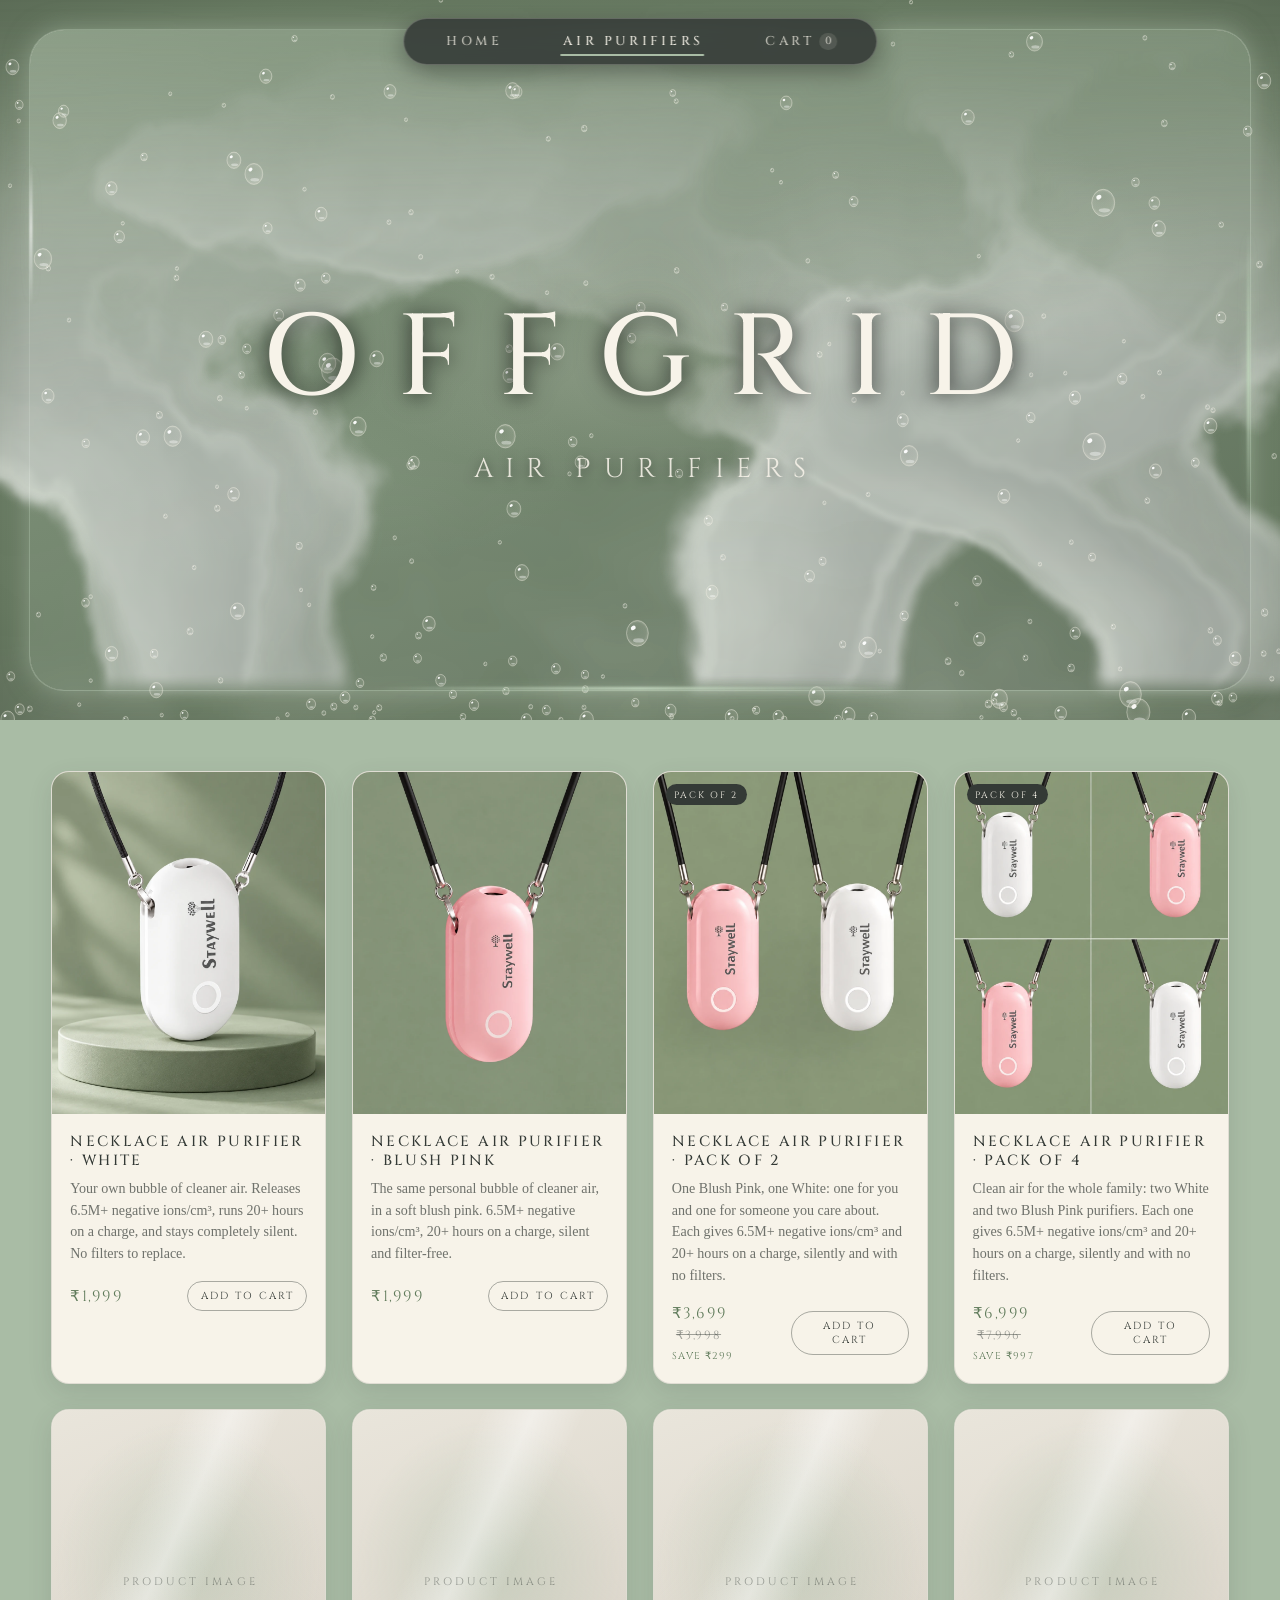
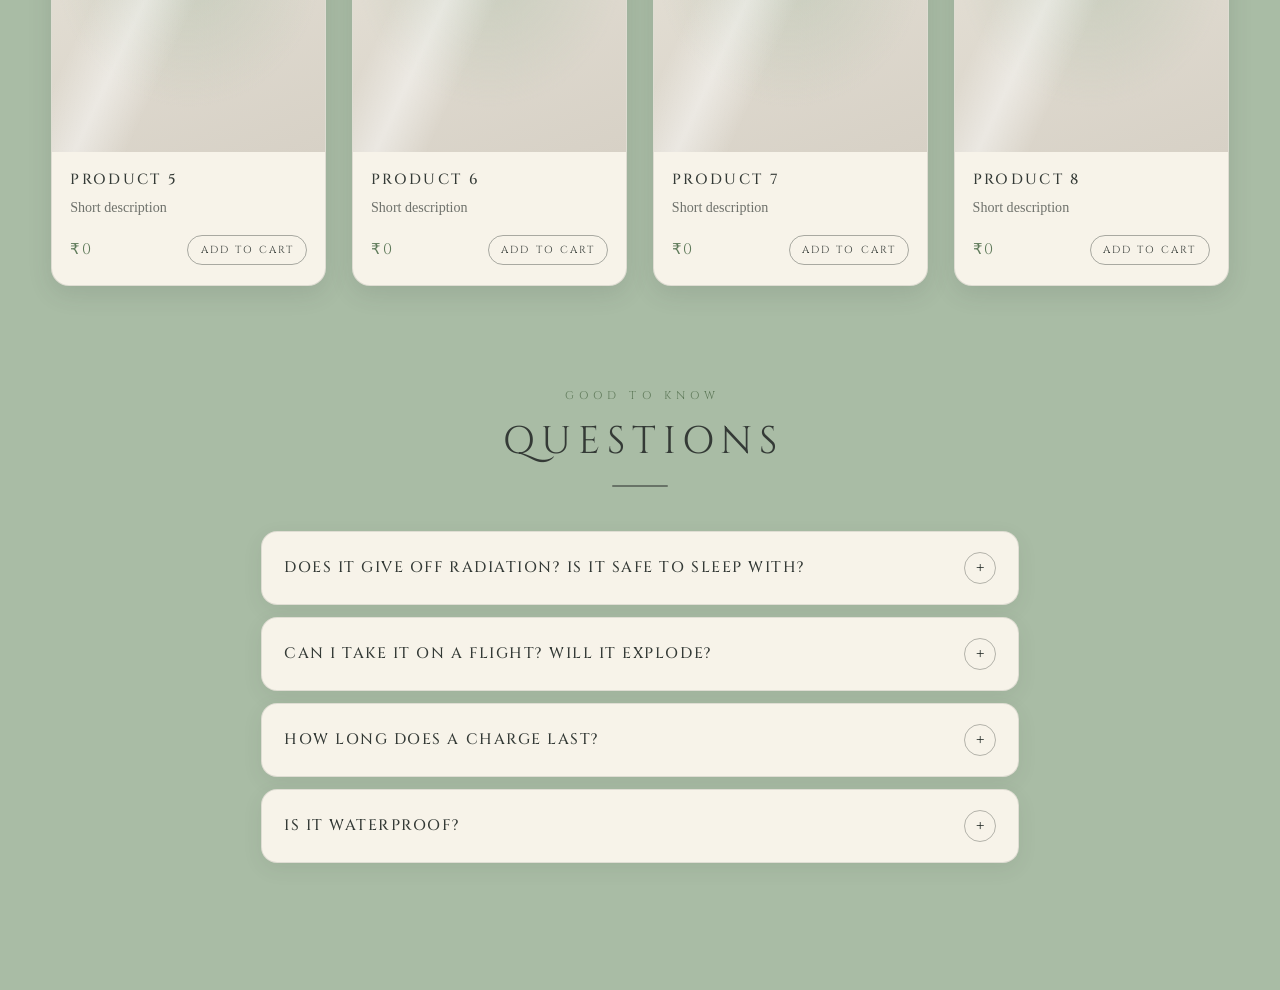
==== air-purifiers.html @ ace4e407 "Air purifiers: add the Pack of 2 bundle One Blush Pink and one White for Rs 3,699 (two singles: Rs 3" ====
<!doctype html>
<html lang="en">
<head>
<meta charset="utf-8">
<meta name="viewport" content="width=device-width, initial-scale=1, viewport-fit=cover">
<title>Air Purifiers — OFFGRID</title>
<link rel="preconnect" href="https://fonts.googleapis.com">
<link rel="preconnect" href="https://fonts.gstatic.com" crossorigin>
<link href="https://fonts.googleapis.com/css2?family=Cinzel:wght@400;500&display=swap" rel="stylesheet">
<style>
  :root { --sage: #A9BCA5; --ivory: #F7F3E9; --stone: #D7D1C6; --graphite: #343A36; }
  * { margin: 0; padding: 0; box-sizing: border-box; }
  html { scroll-behavior: smooth; }
  html, body { width: 100%; background: var(--sage); color: var(--graphite); }
  body { min-height: 100vh; min-height: 100dvh; overflow-x: hidden; font-family: "Cinzel", Georgia, serif; }

  /* ---------- Navbar ---------- */
  nav {
    position: absolute; z-index: 5; top: max(2vh, 14px); left: 50%; transform: translateX(-50%);
    display: flex; justify-content: center; align-items: center;
    gap: clamp(1.2rem, 4.5vw, 4rem);
    max-width: calc(100vw - 24px);
    padding: .45rem clamp(1.2rem, 3vw, 2.4rem);
    border-radius: 999px; border: 1px solid rgba(247,243,233,.22);
    background: rgba(52,58,54,.88); -webkit-backdrop-filter: blur(10px); backdrop-filter: blur(10px);
    box-shadow: 0 6px 24px rgba(0,0,0,.35);
  }
  nav a {
    position: relative; padding: .5em 0;
    font-weight: 500; font-size: clamp(.64rem, 1vw, .85rem);
    letter-spacing: .28em; text-indent: .28em; text-transform: uppercase;
    text-decoration: none; white-space: nowrap; color: rgba(247,243,233,.78); transition: color .35s;
  }
  nav a::after {
    content: ""; position: absolute; left: 50%; right: 50%; bottom: 0; height: 2px; border-radius: 2px; background: var(--sage);
    transition: left .4s cubic-bezier(.2,.8,.2,1), right .4s cubic-bezier(.2,.8,.2,1);
  }
  nav a:hover, nav a:focus-visible, nav a.active { color: var(--ivory); outline: none; }
  nav a:hover::after, nav a:focus-visible::after, nav a.active::after { left: 0; right: 0; }

  /* ---------- Hero: clean air behind glass ---------- */
  /* a thick pane of icy glass with rounded corners, frosted with pale fog, blue light catching its edges */
  #hero { position: relative; width: 100%; height: clamp(420px, 80vh, 860px); overflow: hidden;
    background: radial-gradient(ellipse 90% 80% at 50% 50%, #7c8f78 0%, #65775f 70%, #4f5d4b 100%);
    --pane: clamp(14px, 2.6vw, 30px);
    --round: clamp(18px, 3vw, 34px);
  }
  #fog { position: absolute; inset: var(--pane); border-radius: var(--round); overflow: hidden;
    background:
      radial-gradient(ellipse 34% 26% at 50% 50%, rgba(247,243,233,.16), transparent 72%),
      radial-gradient(ellipse 30% 22% at 24% 66%, rgba(169,188,165,.16), transparent 72%),
      radial-gradient(ellipse 30% 22% at 78% 34%, rgba(169,188,165,.14), transparent 72%),
      linear-gradient(160deg, #8b9d86 0%, #74876f 52%, #5d6e59 100%);
  }
  #hero::before, #hero::after {
    content: ""; position: absolute; inset: var(--pane); border-radius: var(--round); pointer-events: none;
    opacity: 0; transition: opacity 2.2s ease;
  }
  #hero::before { /* glass thickness: bright outer lip, soft blue bevel, inner glow */
    box-shadow:
      inset 0 0 0 1.5px rgba(247,243,233,.9),
      inset 0 0 0 5px rgba(169,188,165,.5),
      inset 0 0 0 6px rgba(247,243,233,.18),
      inset 0 0 36px rgba(247,243,233,.14),
      0 0 0 1px rgba(150,168,146,.75),
      0 0 26px rgba(169,188,165,.55);
    background:
      radial-gradient(circle at 0 0, rgba(247,243,233,.3), transparent 14%) ,
      radial-gradient(circle at 100% 0, rgba(247,243,233,.3), transparent 14%),
      linear-gradient(115deg, rgba(247,243,233,.1) 0%, transparent 24%, transparent 66%, rgba(247,243,233,.07) 100%);
  }
  #hero::after { /* blue-white light flaring along the edges */
    z-index: 3;
    background:
      linear-gradient(90deg,  transparent 38%, rgba(200,220,196,.95) 50%, transparent 62%) top left / 100% 3px no-repeat,
      linear-gradient(90deg,  transparent 28%, rgba(200,220,196,.9) 50%, transparent 72%) bottom left / 100% 3px no-repeat,
      linear-gradient(180deg, transparent 20%, rgba(255,255,255,.9) 30%, transparent 42%) top left / 2px 100% no-repeat,
      linear-gradient(180deg, transparent 30%, rgba(190,212,186,.95) 52%, transparent 74%) top right / 3px 100% no-repeat;
    filter: blur(.8px) drop-shadow(0 0 5px rgba(169,188,165,.85));
  }
  #hero.clear::before, #hero.clear::after { opacity: 1; }
  #stage { position: absolute; inset: 0; display: grid; place-items: center; }
  #title { position: relative; display: flex; flex-direction: column; align-items: center; }
  #sub {
    position: absolute; top: 100%; left: 50%; transform: translate(-50%, 6px); margin-top: clamp(1rem, 2.6vw, 2rem); white-space: nowrap;
    font-weight: 400; font-size: clamp(.9rem, 2.3vw, 1.7rem); letter-spacing: .45em; text-indent: .45em; text-transform: uppercase;
    color: rgba(247,243,233,.88); text-shadow: 0 2px 12px rgba(0,0,0,.5);
    opacity: 0; transition: opacity 1.2s ease, transform 1.2s cubic-bezier(.2,.8,.2,1);
  }
  #sub.in { opacity: 1; transform: translate(-50%, 0); }
  @media (max-width: 560px) { #sub { letter-spacing: .34em; text-indent: .34em; } }
  h1 {
    display: flex;
    font-weight: 500; text-transform: uppercase;
    font-size: clamp(1.9rem, 9vw, 8rem); line-height: 1;
    letter-spacing: .32em; margin-right: -.32em;
    color: var(--ivory);
    text-shadow: 0 2px 18px rgba(0,0,0,.5), 0 0 30px rgba(20,24,22,.45);
  }
  h1 .ch { display: inline-block; opacity: 0; }
  h1 .ch.in { animation: rise .9s cubic-bezier(.2,.8,.2,1) forwards; }
  @keyframes rise { from { opacity: 0; transform: translateY(.35em); filter: blur(10px); } to { opacity: 1; transform: none; filter: blur(0); } }
  #drops { opacity: 0; transition: opacity 2s ease; }
  #drops.on { opacity: 1; }
  #vapour { filter: drop-shadow(0 0 6px rgba(247,243,233,.16)); opacity: 0; transition: opacity 2.6s ease; }
  #vapour.on { opacity: 1; }
  /* ---------- Product display (placeholders) ---------- */
  #products { padding: clamp(28px, 4vw, 52px) clamp(16px, 4vw, 56px) clamp(56px, 8vw, 110px); max-width: 1400px; margin: 0 auto; }
  .sec-head { display: flex; flex-direction: column; align-items: center; gap: 1rem; margin-bottom: clamp(28px, 4vw, 56px); text-align: center; }
  .sec-head h2 { font-weight: 500; font-size: clamp(1.1rem, 2.2vw, 1.7rem); letter-spacing: .32em; text-indent: .32em; text-transform: uppercase; color: var(--ivory); }
  .sec-rule { width: 56px; height: 2px; border-radius: 2px; background: var(--sage); }
  .grid { display: grid; grid-template-columns: repeat(auto-fill, minmax(min(100%, 230px), 1fr)); gap: clamp(14px, 2vw, 28px); }
  .card { display: flex; flex-direction: column; border-radius: 18px; overflow: hidden;
    background: var(--ivory); border: 1px solid rgba(52,58,54,.12); box-shadow: 0 8px 24px rgba(52,58,54,.12);
    transition: transform .4s cubic-bezier(.2,.8,.2,1), border-color .4s, box-shadow .4s; }
  .card:hover { transform: translateY(-6px); border-color: rgba(52,58,54,.3); box-shadow: 0 18px 40px rgba(52,58,54,.22); }
  .ph { position: relative; aspect-ratio: 4 / 5; display: grid; place-items: center;
    background:
      linear-gradient(115deg, transparent 30%, rgba(255,255,255,.45) 42%, transparent 54%),
      radial-gradient(ellipse 70% 60% at 50% 45%, rgba(169,188,165,.45), transparent 70%),
      linear-gradient(160deg, #e9e5db, var(--stone)); }
  .ph.photo { background: #e9e5db; }
  .badge { position: absolute; z-index: 1; top: 12px; left: 12px; padding: .5em .9em; border-radius: 999px; font-size: .58rem; letter-spacing: .22em;
    text-transform: uppercase; color: var(--ivory); background: var(--graphite); }
  .was { margin-left: .35em; font-size: .78em; color: rgba(52,58,54,.45); }
  .save { display: block; margin-top: .25rem; font-size: .62rem; letter-spacing: .14em; text-transform: uppercase; color: #5f7a5a; }
  .ph.photo img { width: 100%; height: 100%; object-fit: cover; display: block; transition: transform .8s cubic-bezier(.2,.8,.2,1); }
  .card:hover .ph.photo img { transform: scale(1.04); }
  .ph span { font-size: .68rem; letter-spacing: .28em; text-indent: .28em; text-transform: uppercase; color: rgba(52,58,54,.45); }
  .ph .badge { font-size: .58rem; letter-spacing: .22em; text-indent: 0; color: var(--ivory); }   /* beats the placeholder-label rule above, which hid the badge text */
  .info { padding: 18px 18px 20px; display: flex; flex-direction: column; gap: 8px; }
  .info h3 { font-weight: 500; font-size: .92rem; letter-spacing: .16em; text-transform: uppercase; color: var(--graphite); }
  .desc { font-family: Georgia, "Times New Roman", serif; font-size: .88rem; line-height: 1.55; color: rgba(52,58,54,.7); }
  .row { display: flex; align-items: center; justify-content: space-between; gap: 10px; margin-top: 8px; }
  .price { font-size: .95rem; letter-spacing: .1em; color: #5f7a5a; }
  .row button { font: inherit; font-size: .64rem; letter-spacing: .2em; text-transform: uppercase; color: var(--graphite);
    background: transparent; border: 1px solid rgba(52,58,54,.4); border-radius: 999px; padding: .7em 1.2em; cursor: pointer;
    transition: background .3s, color .3s, border-color .3s; }
  .row button:hover, .row button:focus-visible { background: var(--graphite); color: var(--ivory); border-color: var(--graphite); outline: none; }
  [hidden] { display: none !important; }
  /* once an item is in the cart its button becomes a  -  qty  +  stepper */
  .qty-step { display: inline-flex; align-items: center; border: 1px solid var(--graphite); border-radius: 999px; overflow: hidden; background: var(--graphite); }
  .row .qty-step button { width: 32px; height: 30px; padding: 0; border: 0; border-radius: 0; background: transparent;
    color: var(--ivory); font-size: .95rem; letter-spacing: 0; cursor: pointer; transition: background .25s; }
  .row .qty-step button:hover, .row .qty-step button:focus-visible { background: rgba(247,243,233,.18); color: var(--ivory); outline: none; }
  .qty-step output { min-width: 26px; text-align: center; font-family: Georgia, "Times New Roman", serif; font-size: .9rem; color: var(--ivory); }
  canvas { position: absolute; inset: 0; width: 100%; height: 100%; display: block; pointer-events: none; }

  @media (max-width: 720px) {
    nav { gap: 1rem; padding-left: 1rem; padding-right: 1rem; }
    nav a { font-size: .56rem; letter-spacing: .14em; text-indent: .14em; }
  }

  /* ---------- Phones ---------- */
  @media (max-width: 560px) {
    nav { gap: .9rem; padding-left: 1rem; padding-right: 1rem; }
    nav a { font-size: .6rem; letter-spacing: .16em; text-indent: .16em; padding: .75em 0; }
    h1 { letter-spacing: .22em; margin-right: -.22em; font-size: clamp(1.7rem, 10.5vw, 3rem); }
    .grid { grid-template-columns: repeat(2, minmax(0, 1fr)); gap: 12px; }
    .info { padding: 12px 12px 14px; }
    .info h3 { font-size: .74rem; letter-spacing: .1em; }
    .desc { font-size: .78rem; }
    .row { flex-wrap: wrap; }
    .row button { font-size: .56rem; padding: .6em 1em; }
    .sec-head h2 { letter-spacing: .2em; text-indent: .2em; }
  }

  .cart-count { display: inline-grid; place-items: center; min-width: 1.7em; height: 1.7em; margin-left: .45em; padding: 0 .45em;
    border-radius: 999px; font-size: .82em; letter-spacing: 0; text-indent: 0; vertical-align: middle;
    background: rgba(247,243,233,.12); color: inherit; transition: background .3s, color .3s; }
  .cart-count.has { background: var(--sage); color: #232826; }

  /* ---------- FAQ ---------- */
  #faq { max-width: 860px; margin: 0 auto; padding: 0 clamp(16px, 4vw, 56px) clamp(64px, 9vw, 120px); }
  #faq .faq-head { text-align: center; margin-bottom: clamp(24px, 4vw, 44px); }
  #faq .faq-head p { font-size: .7rem; letter-spacing: .45em; text-indent: .45em; text-transform: uppercase; color: #5f7a5a; }
  #faq .faq-head h2 { margin-top: .8rem; font-weight: 400; font-size: clamp(1.4rem, 3.6vw, 2.4rem); letter-spacing: .18em; text-indent: .18em; text-transform: uppercase; color: var(--graphite); }
  #faq .faq-head .line { width: 56px; height: 2px; border-radius: 2px; margin: 1.1rem auto 0; background: var(--graphite); opacity: .55; }
  .qa { border-radius: 16px; background: var(--ivory); border: 1px solid rgba(52,58,54,.12); box-shadow: 0 6px 20px rgba(52,58,54,.08); margin-bottom: 12px; overflow: hidden; }
  .qa summary { list-style: none; cursor: pointer; display: flex; align-items: center; justify-content: space-between; gap: 18px;
    padding: 20px 22px; font-weight: 500; font-size: clamp(.82rem, 1.5vw, .95rem); letter-spacing: .1em; text-transform: uppercase; color: var(--graphite); }
  .qa summary::-webkit-details-marker { display: none; }
  .qa summary::after { content: "+"; flex: none; display: grid; place-items: center; width: 30px; height: 30px; border-radius: 50%;
    border: 1px solid rgba(52,58,54,.35); font-size: 1.1rem; letter-spacing: 0; transition: transform .35s cubic-bezier(.2,.8,.2,1), background .3s, color .3s; }
  .qa[open] summary::after { transform: rotate(45deg); background: var(--graphite); color: var(--ivory); border-color: var(--graphite); }
  .qa summary:hover, .qa summary:focus-visible { color: #4d6649; outline: none; }
  .qa .ans { padding: 0 22px 22px; font-family: Georgia, "Times New Roman", serif; font-size: 1rem; line-height: 1.75; color: rgba(52,58,54,.82); }
  .qa .ans p + p { margin-top: .7rem; }
</style>
</head>
<body>
  <nav aria-label="Primary">
    <a href="index.html">Home</a>
    <a href="air-purifiers.html" class="active" aria-current="page">Air Purifiers</a>
    <a href="cart.html">Cart<span class="cart-count" aria-label="items in cart">0</span></a>
  </nav>

  <main id="hero">
    <div id="fog"></div>
    <canvas id="vapour"></canvas>
    <canvas id="drops"></canvas>
    <div id="stage"><div id="title"><h1 aria-label="offgrid"></h1><p id="sub">Air Purifiers</p></div></div>
  </main>

  <section id="products" aria-label="Products">
    <div class="grid">
      <article class="card">
        <div class="ph photo"><img src="assets/products/necklace-purifier.webp" alt="White OFFGRID necklace air purifier on a black cord" width="1254" height="1254" loading="lazy" decoding="async"></div>
        <div class="info">
          <h3>Necklace Air Purifier &middot; White</h3>
          <p class="desc">Your own bubble of cleaner air. Releases 6.5M+ negative ions/cm&sup3;, runs 20+ hours on a charge, and stays completely silent. No filters to replace.</p>
          <div class="row"><span class="price">&#8377;1,999</span><button type="button" data-add-to-cart data-id="necklace-purifier" data-name="Necklace Air Purifier (White)" data-price="1999" data-img="assets/products/necklace-purifier.webp">Add to cart</button></div>
        </div>
      </article>
      <article class="card">
        <div class="ph photo"><img src="assets/products/necklace-purifier-pink.webp" alt="Blush pink OFFGRID necklace air purifier on a black cord" width="1254" height="1254" loading="lazy" decoding="async"></div>
        <div class="info">
          <h3>Necklace Air Purifier &middot; Blush Pink</h3>
          <p class="desc">The same personal bubble of cleaner air, in a soft blush pink. 6.5M+ negative ions/cm&sup3;, 20+ hours on a charge, silent and filter-free.</p>
          <div class="row"><span class="price">&#8377;1,999</span><button type="button" data-add-to-cart data-id="necklace-purifier-pink" data-name="Necklace Air Purifier (Blush Pink)" data-price="1999" data-img="assets/products/necklace-purifier-pink.webp">Add to cart</button></div>
        </div>
      </article>
      <article class="card">
        <div class="ph photo"><span class="badge">Pack of 2</span><img src="assets/products/necklace-purifier-pack-of-2.webp" alt="Two OFFGRID necklace air purifiers, one blush pink and one white" width="1254" height="1254" loading="lazy" decoding="async"></div>
        <div class="info">
          <h3>Necklace Air Purifier &middot; Pack of 2</h3>
          <p class="desc">One Blush Pink, one White: one for you and one for someone you care about. Each gives 6.5M+ negative ions/cm&sup3; and 20+ hours on a charge, silently and with no filters.</p>
          <div class="row"><span class="price">&#8377;3,699 <s class="was">&#8377;3,998</s> <span class="save">Save &#8377;299</span></span><button type="button" data-add-to-cart data-id="necklace-purifier-pack-2" data-name="Necklace Air Purifier (Pack of 2)" data-price="3699" data-img="assets/products/necklace-purifier-pack-of-2.webp">Add to cart</button></div>
        </div>
      </article>
      <article class="card">
        <div class="ph photo"><span class="badge">Pack of 4</span><img src="assets/products/necklace-purifier-pack-of-4.webp" alt="Four OFFGRID necklace air purifiers, two white and two blush pink" width="1254" height="1254" loading="lazy" decoding="async"></div>
        <div class="info">
          <h3>Necklace Air Purifier &middot; Pack of 4</h3>
          <p class="desc">Clean air for the whole family: two White and two Blush Pink purifiers. Each one gives 6.5M+ negative ions/cm&sup3; and 20+ hours on a charge, silently and with no filters.</p>
          <div class="row"><span class="price">&#8377;6,999 <s class="was">&#8377;7,996</s> <span class="save">Save &#8377;997</span></span><button type="button" data-add-to-cart data-id="necklace-purifier-pack-4" data-name="Necklace Air Purifier (Pack of 4)" data-price="6999" data-img="assets/products/necklace-purifier-pack-of-4.webp">Add to cart</button></div>
        </div>
      </article>
      <article class="card">
        <div class="ph" role="img" aria-label="Product image placeholder"><span>Product image</span></div>
        <div class="info">
          <h3>Product 5</h3>
          <p class="desc">Short description</p>
          <div class="row"><span class="price">&#8377;0</span><button type="button" data-add-to-cart data-id="ap-5" data-name="Product 5" data-price="0">Add to cart</button></div>
        </div>
      </article>
      <article class="card">
        <div class="ph" role="img" aria-label="Product image placeholder"><span>Product image</span></div>
        <div class="info">
          <h3>Product 6</h3>
          <p class="desc">Short description</p>
          <div class="row"><span class="price">&#8377;0</span><button type="button" data-add-to-cart data-id="ap-6" data-name="Product 6" data-price="0">Add to cart</button></div>
        </div>
      </article>
      <article class="card">
        <div class="ph" role="img" aria-label="Product image placeholder"><span>Product image</span></div>
        <div class="info">
          <h3>Product 7</h3>
          <p class="desc">Short description</p>
          <div class="row"><span class="price">&#8377;0</span><button type="button" data-add-to-cart data-id="ap-7" data-name="Product 7" data-price="0">Add to cart</button></div>
        </div>
      </article>
      <article class="card">
        <div class="ph" role="img" aria-label="Product image placeholder"><span>Product image</span></div>
        <div class="info">
          <h3>Product 8</h3>
          <p class="desc">Short description</p>
          <div class="row"><span class="price">&#8377;0</span><button type="button" data-add-to-cart data-id="ap-8" data-name="Product 8" data-price="0">Add to cart</button></div>
        </div>
      </article>
    </div>
  </section>

  <section id="faq" aria-label="Frequently asked questions">
    <header class="faq-head"><p>Good to know</p><h2>Questions</h2><div class="line"></div></header>

    <details class="qa">
      <summary>Does it give off radiation? Is it safe to sleep with?</summary>
      <div class="ans">
        <p>No. OFFGRID cleans the air around you with negative ions, over 6.5 million per cm&sup3;, not radiation. It runs on a small rechargeable battery, like a pair of earbuds, and it is completely silent.</p>
        <p>For sleep, take it off and set it on your bedside table, where it keeps working. As with any necklace on a cord, it should not be worn while you sleep.</p>
      </div>
    </details>

    <details class="qa">
      <summary>Can I take it on a flight? Will it explode?</summary>
      <div class="ans">
        <p>Yes, you can fly with it. Like earbuds and phones, it has a small rechargeable lithium battery, so pack it in your carry-on bag rather than your checked luggage, and switch it off if the crew asks. Rules vary a little between airlines, so it is worth checking yours before you travel.</p>
      </div>
    </details>

    <details class="qa">
      <summary>How long does a charge last?</summary>
      <div class="ans">
        <p>One full charge gives you 20+ hours of fresh air, enough to wear it all day and keep it on your bedside table at night.</p>
      </div>
    </details>

    <details class="qa">
      <summary>Is it waterproof?</summary>
      <div class="ans">
        <p>It is made to be worn, not dunked. Keep it out of the shower, the pool and heavy rain, and if it does get wet, wipe it dry before you use it again.</p>
      </div>
    </details>
  </section>

<script src="assets/cart.js"></script>
<script>
(() => {
  const reduce = matchMedia('(prefers-reduced-motion: reduce)').matches;
  const heroEl = document.getElementById('hero');
  const VW = () => heroEl.clientWidth, VH = () => heroEl.clientHeight;      // everything is sized to the hero, not the window

  /* ---------- title ---------- */
  const h1 = document.querySelector('h1');
  const letters = [...'OFFGRID'].map(ch => { const s = document.createElement('span'); s.className = 'ch'; s.textContent = ch; s.setAttribute('aria-hidden', 'true'); h1.appendChild(s); return s; });
  let titleShown = false;
  function showTitle() {
    if (titleShown) return; titleShown = true;
    letters.forEach((l, i) => setTimeout(() => l.classList.add('in'), reduce ? 0 : i * 140));
    setTimeout(() => document.getElementById('sub').classList.add('in'), reduce ? 0 : letters.length * 140 + 300);
  }

  const NOISE = `
    float h(vec2 p){ return fract(sin(dot(p, vec2(127.1,311.7))) * 43758.5453); }
    float n(vec2 p){ vec2 i = floor(p), f = fract(p); f = f*f*(3.-2.*f);
      return mix(mix(h(i), h(i+vec2(1.,0.)), f.x), mix(h(i+vec2(0.,1.)), h(i+vec2(1.,1.)), f.x), f.y); }
    float fbm(vec2 p){ float v = 0., a = .5; for (int i = 0; i < 5; i++){ v += a*n(p); p = p*2.03 + vec2(1.7, 9.2); a *= .5; } return v; }`;

  /* ---------- smoke wisps + vapour (the clean-air backdrop) ---------- */
  const vap = document.getElementById('vapour');
  const vgl = vap.getContext('webgl', { antialias: false, alpha: true, premultipliedAlpha: true });
  let vU = null;
  if (vgl) {
    const mk = (type, src) => { const s = vgl.createShader(type); vgl.shaderSource(s, src); vgl.compileShader(s); if (!vgl.getShaderParameter(s, vgl.COMPILE_STATUS)) console.error(vgl.getShaderInfoLog(s)); return s; };
    const pr = vgl.createProgram();
    vgl.attachShader(pr, mk(vgl.VERTEX_SHADER, 'attribute vec2 p; void main(){ gl_Position = vec4(p,0.,1.); }'));
    vgl.attachShader(pr, mk(vgl.FRAGMENT_SHADER, `
      precision highp float;
      uniform vec2 r; uniform float t, src;
      ${NOISE}
      // one thread of snuffed-candle smoke: a fine, bright line that climbs straight and steady,
      // starts to sway into an S, then breaks into curling, spiralling loops as it rises and thins out
      // one folded sheet of smoke across a ribbon: a clear silhouette, a bright rim, and light falling off across it like a rolled cylinder
      float sheet(float lat, float w, vec2 np, float seed, out float sh){
        float n = lat / w, an = abs(n);
        float body = 1. - smoothstep(.76, 1., an);
        float fold = fbm(np*1.5 + vec2(n*1.2, 0.) + seed);
        float lightSide = smoothstep(1., -.8, n);
        float rim = smoothstep(.6, .86, an) * (1. - smoothstep(.86, 1., an));
        sh = clamp(.28 + .5*lightSide + (fold - .5)*.38 + rim*.4, 0., 1.);
        return body * (.6 + .4*fold);
      }
      float strand(vec2 p, float aspect, float frac, float seed, float t, out float sh){
        float y = p.y - src;
        float x0 = (frac - .5) * aspect;
        float narrow = min(1., aspect * 1.15);                            // portrait screens: scale the plumes to the width
        float tr = .55 + .45*smoothstep(.05, .62, y);                    // rippling from the border, wilder as it climbs
        float amp = .07 + .09*tr*tr + .03*tr;                            // a big swing right from the border
        amp *= narrow;
        float cx = x0 + sin(y*9. - t*.95 + seed)*amp + sin(y*15. - t*1.4 + seed*2.3)*amp*.4 + sin(t*.3 + seed)*.03*tr;
        float w0 = .0075 + .03*tr*tr + .012*y;
        float w = w0 * 10. * narrow;                                             // ten times the original ribbon width
        vec2 np = vec2(p.x*3., y*2.3 - t*.28) + seed;
        float turb = (fbm(np) - .5) + (fbm(np*2.1 + 7.) - .5)*.55;
        float lateral = (p.x - cx) + turb * w0 * 15. * tr * narrow;              // the curls and loops of the upper smoke
        float sh1, sh2;
        float d1 = sheet(lateral, w, np, seed, sh1);
        float off = w * (.42 + .3*sin(y*6. + seed + t*.5));              // a second sheet folded over the first
        float d2 = sheet(lateral + off, w*.7, np + 5.3, seed + 3., sh2);
        float life = smoothstep(-.015, .025, y) * smoothstep(1., .3, y);
        sh = mix(sh1, sh2, d2);
        return (1. - (1. - d1)*(1. - d2)) * life;
      }
      float smokeAt(vec2 p, float aspect, float t, out float shade){
        float d = 0.; shade = .6;
        // three sources along the bottom border, each a single ribbon of smoke
        float f[3]; f[0] = .14; f[1] = .66; f[2] = .9;
        for (int i = 0; i < 3; i++){
          float sh;
          float s1 = strand(p, aspect, f[i], 1.3 + float(i)*6.4, t*(.9 + float(i)*.1), sh);
          shade = mix(shade, sh, s1);
          d = 1. - (1. - d) * (1. - s1);
        }
        return d;
      }
      void main(){
        vec2 uv = gl_FragCoord.xy / r;
        float aspect = r.x / r.y;
        vec2 p = vec2((uv.x - .5) * aspect, uv.y);

        float sm;
        float d = smokeAt(p, aspect, t, sm);

        // keep the title area clearer
        float tm = .22 + .78*smoothstep(.0, .24, length(vec2(p.x / aspect * 1.6, uv.y - .5)));

        // soft vapour haze hugging the bottom
        float haze = smoothstep(.45, .85, fbm(vec2(p.x*.9, p.y*1.1 - t*.05) + fbm(p*1.3 + t*.03))) * smoothstep(.45, .0, uv.y) * .22;

        vec3 shade = mix(vec3(.66,.67,.68), vec3(1.), sm);     // neutral grey in the shadowed folds, pure white on the lit side and rim
        float a = clamp(d, 0., .93) * .6 * tm;
        vec3 col = shade * a + vec3(1.) * haze * (1. - a);
        gl_FragColor = vec4(col, a + haze * (1. - a));
      }`));
    vgl.linkProgram(pr); vgl.useProgram(pr);
    const buf = vgl.createBuffer(); vgl.bindBuffer(vgl.ARRAY_BUFFER, buf);
    vgl.bufferData(vgl.ARRAY_BUFFER, new Float32Array([-1,-1, 1,-1, -1,1, 1,1]), vgl.STATIC_DRAW);
    const loc = vgl.getAttribLocation(pr, 'p'); vgl.enableVertexAttribArray(loc); vgl.vertexAttribPointer(loc, 2, vgl.FLOAT, false, 0, 0);
    vU = { r: vgl.getUniformLocation(pr, 'r'), t: vgl.getUniformLocation(pr, 't'), src: vgl.getUniformLocation(pr, 'src') };
  }
  let vapourOn = false;
  function showVapour() { if (!vapourOn) { vapourOn = true; vap.classList.add('on'); dropC.classList.add('on'); dropStart = performance.now(); document.getElementById('hero').classList.add('clear'); } }
  function vapourFrame(now) {
    if (vgl && vU && vapourOn) {                                              // nothing to draw until the air has cleared
      const sc = Math.min(devicePixelRatio || 1, 2) * .6;                      // soft by nature, so render at reduced resolution
      const w = Math.max(2, Math.floor(VW() * sc)), h = Math.max(2, Math.floor(VH() * sc));
      if (vap.width !== w || vap.height !== h) { vap.width = w; vap.height = h; vgl.viewport(0, 0, w, h); }
      vgl.clearColor(0, 0, 0, 0); vgl.clear(vgl.COLOR_BUFFER_BIT);
      vgl.uniform2f(vU.r, w, h); vgl.uniform1f(vU.t, now / 1000 + 20);
      vgl.uniform1f(vU.src, Math.min(30, Math.max(14, VW() * .026)) / Math.max(1, VH()));   // the glass's bottom border
      vgl.drawArrays(vgl.TRIANGLE_STRIP, 0, 4);
    }
    requestAnimationFrame(vapourFrame);
  }
  requestAnimationFrame(vapourFrame);

  /* ---------- moisture: dew drops condensing on the glass, a few sliding down ---------- */
  const dropC = document.getElementById('drops'), dg = dropC.getContext('2d');
  let drops = [], DRW = 0, DRH = 0, dropStart = 0;
  function buildDrops() {
    const sc = Math.min(devicePixelRatio || 1, 2);
    DRW = dropC.width = Math.floor(VW() * sc); DRH = dropC.height = Math.floor(VH() * sc);
    const n = Math.round(VW() * VH() / 3600);
    drops = Array.from({ length: n }, () => {
      const big = Math.random() < .07, r = (big ? 6 + Math.random() * 6 : 1.6 + Math.pow(Math.random(), 1.8) * 5.5) * sc;
      return { x: Math.random() * DRW, y: DRH * (1 - Math.pow(Math.random(), 1.9)), r, born: Math.random() * 7000, run: big && Math.random() < .55, vy: 0, trail: [] };
    });
  }
  function drawDrop(g, d, a, sc) {
    const rx = d.r, ry = d.r * 1.18;
    g.globalAlpha = a;
    const body = g.createRadialGradient(d.x - rx * .25, d.y - ry * .3, rx * .1, d.x, d.y, ry);
    body.addColorStop(0, 'rgba(247,243,233,.05)'); body.addColorStop(.7, 'rgba(247,243,233,.1)'); body.addColorStop(1, 'rgba(247,243,233,.34)');
    g.fillStyle = body; g.beginPath(); g.ellipse(d.x, d.y, rx, ry, 0, 0, 6.283); g.fill();
    g.strokeStyle = 'rgba(247,243,233,.5)'; g.lineWidth = Math.max(.6, .7 * sc); g.stroke();
    g.fillStyle = 'rgba(255,255,255,.95)';                                   // specular
    g.beginPath(); g.ellipse(d.x - rx * .38, d.y - ry * .42, rx * .24, ry * .16, -.6, 0, 6.283); g.fill();
    g.fillStyle = 'rgba(255,255,255,.4)';                                    // light refracted through the lower edge
    g.beginPath(); g.ellipse(d.x + rx * .1, d.y + ry * .55, rx * .5, ry * .16, 0, 0, 6.283); g.fill();
    g.globalAlpha = 1;
  }
  function dropsFrame(now) {
    if (dropStart && dg) {
      const sc = DRW / VW(), el = now - dropStart;
      dg.clearRect(0, 0, DRW, DRH);
      for (const d of drops) {
        const a = Math.min(1, Math.max(0, (el - d.born) / 2500));
        if (a <= 0) continue;
        if (d.run && el > d.born + 4000) {
          d.vy = Math.min(.5 * sc, d.vy + .004 * sc);
          d.y += d.vy;
          d.trail.push(d.y); if (d.trail.length > 160) d.trail.shift();
          if (d.y > DRH + 20) { d.run = false; d.trail.length = 0; d.y = -50; d.r = 0; }
        }
        if (d.trail.length > 1) {                                            // the wet streak left behind
          dg.strokeStyle = 'rgba(255,255,255,.12)'; dg.lineWidth = Math.max(1, d.r * .45);
          dg.beginPath(); dg.moveTo(d.x, d.trail[0]); dg.lineTo(d.x, d.trail[d.trail.length - 1]); dg.stroke();
        }
        if (d.r > 0) drawDrop(dg, d, a, sc);
      }
    }
    requestAnimationFrame(dropsFrame);
  }
  buildDrops(); addEventListener('resize', buildDrops);
  requestAnimationFrame(dropsFrame);

  /* ---------- start: the clean-air hero fades in, then the title ---------- */
  showVapour();
  const fontsReady = document.fonts && document.fonts.ready ? document.fonts.ready : Promise.resolve();
  Promise.race([fontsReady, new Promise(r => setTimeout(r, 800))]).then(() => setTimeout(showTitle, reduce ? 0 : 400));
})();
</script>
</body>
</html>
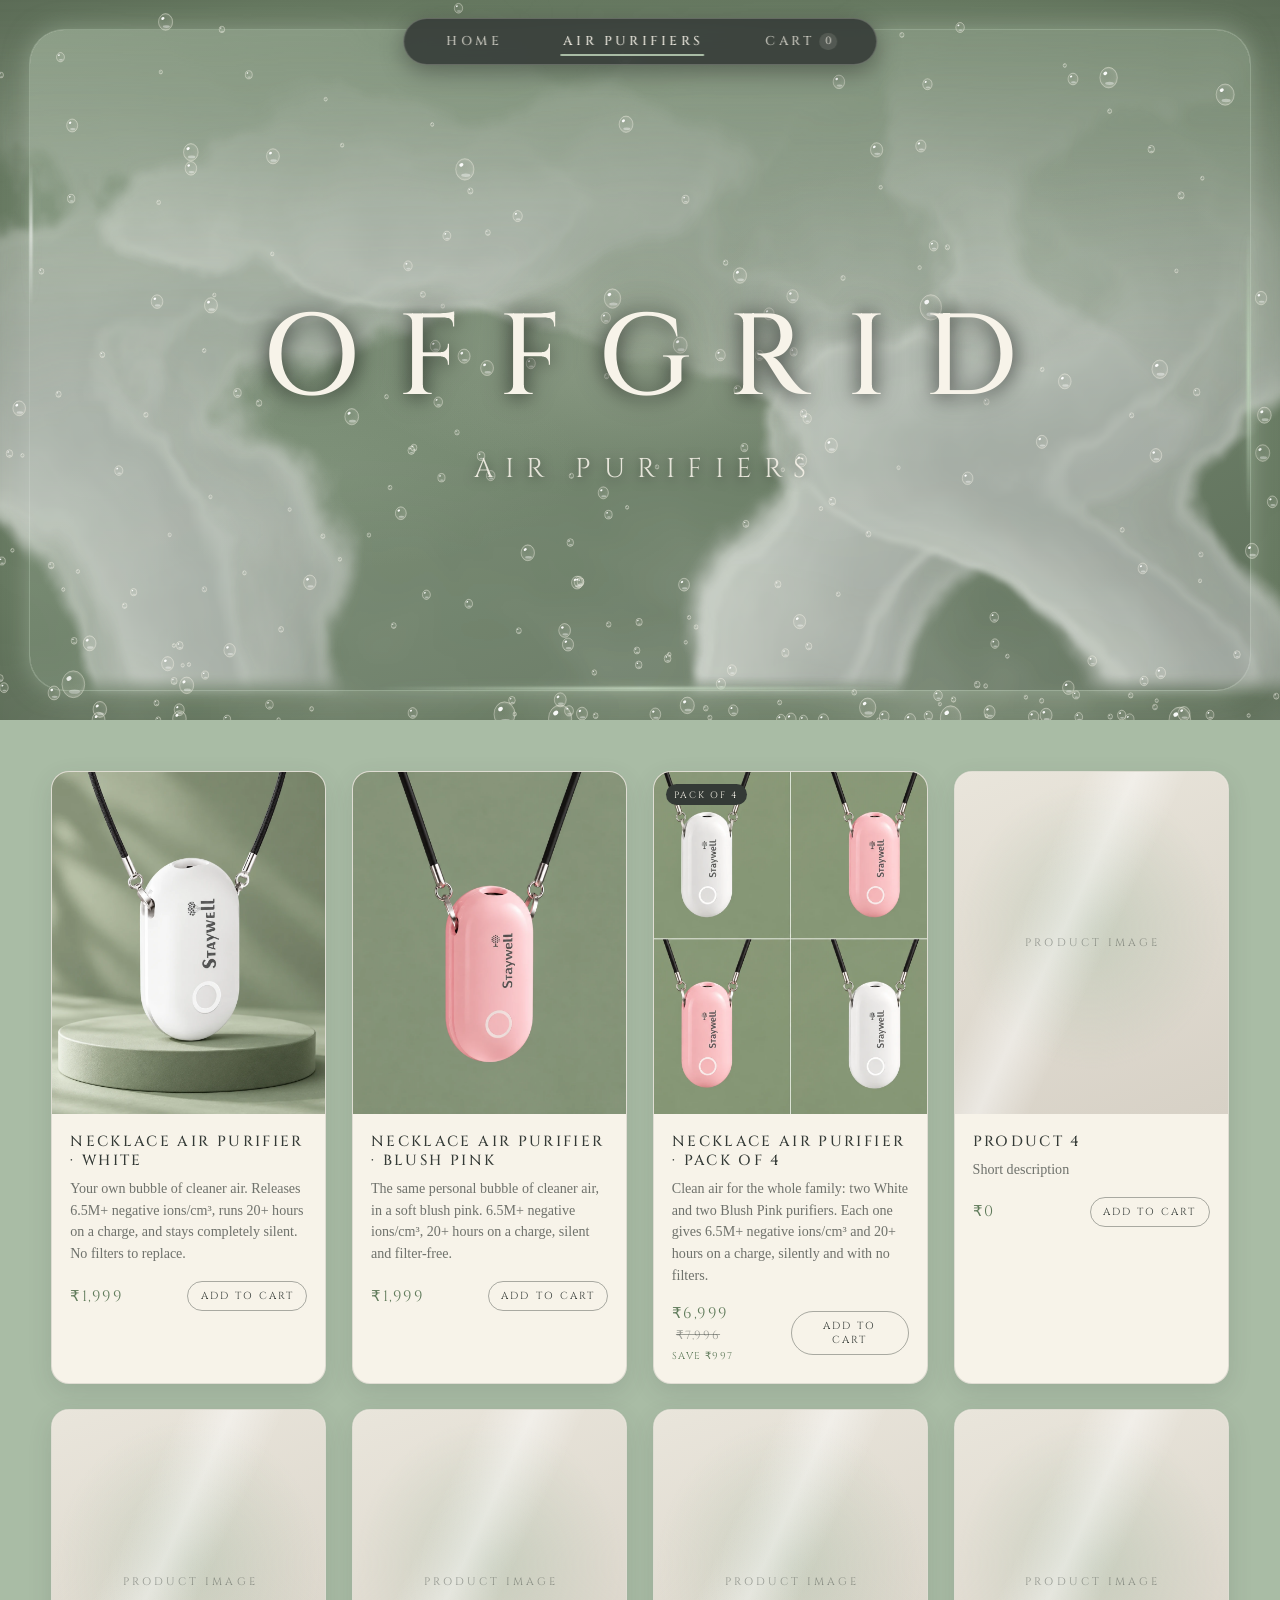
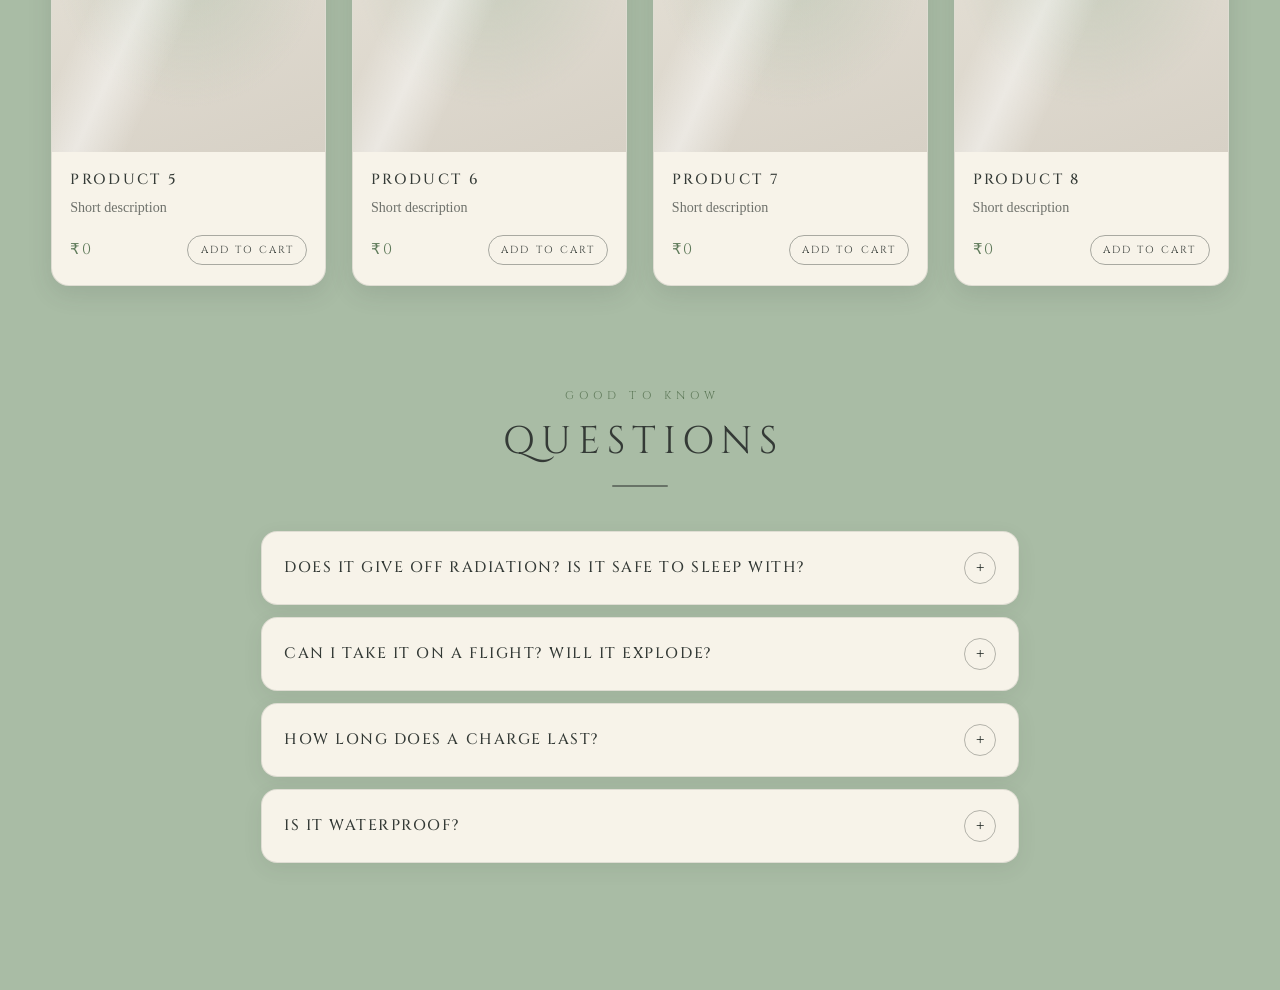
==== commit 57ad6a47: "Revert "Air purifiers: add the Pack of 2 bundle" Takes the Pack of 2 card back out and restores the " ====
--- a/air-purifiers.html
+++ b/air-purifiers.html
@@ -221,19 +221,19 @@
         </div>
       </article>
       <article class="card">
-        <div class="ph photo"><span class="badge">Pack of 2</span><img src="assets/products/necklace-purifier-pack-of-2.webp" alt="Two OFFGRID necklace air purifiers, one blush pink and one white" width="1254" height="1254" loading="lazy" decoding="async"></div>
-        <div class="info">
-          <h3>Necklace Air Purifier &middot; Pack of 2</h3>
-          <p class="desc">One Blush Pink, one White: one for you and one for someone you care about. Each gives 6.5M+ negative ions/cm&sup3; and 20+ hours on a charge, silently and with no filters.</p>
-          <div class="row"><span class="price">&#8377;3,699 <s class="was">&#8377;3,998</s> <span class="save">Save &#8377;299</span></span><button type="button" data-add-to-cart data-id="necklace-purifier-pack-2" data-name="Necklace Air Purifier (Pack of 2)" data-price="3699" data-img="assets/products/necklace-purifier-pack-of-2.webp">Add to cart</button></div>
-        </div>
-      </article>
-      <article class="card">
         <div class="ph photo"><span class="badge">Pack of 4</span><img src="assets/products/necklace-purifier-pack-of-4.webp" alt="Four OFFGRID necklace air purifiers, two white and two blush pink" width="1254" height="1254" loading="lazy" decoding="async"></div>
         <div class="info">
           <h3>Necklace Air Purifier &middot; Pack of 4</h3>
           <p class="desc">Clean air for the whole family: two White and two Blush Pink purifiers. Each one gives 6.5M+ negative ions/cm&sup3; and 20+ hours on a charge, silently and with no filters.</p>
           <div class="row"><span class="price">&#8377;6,999 <s class="was">&#8377;7,996</s> <span class="save">Save &#8377;997</span></span><button type="button" data-add-to-cart data-id="necklace-purifier-pack-4" data-name="Necklace Air Purifier (Pack of 4)" data-price="6999" data-img="assets/products/necklace-purifier-pack-of-4.webp">Add to cart</button></div>
+        </div>
+      </article>
+      <article class="card">
+        <div class="ph" role="img" aria-label="Product image placeholder"><span>Product image</span></div>
+        <div class="info">
+          <h3>Product 4</h3>
+          <p class="desc">Short description</p>
+          <div class="row"><span class="price">&#8377;0</span><button type="button" data-add-to-cart data-id="ap-4" data-name="Product 4" data-price="0">Add to cart</button></div>
         </div>
       </article>
       <article class="card">
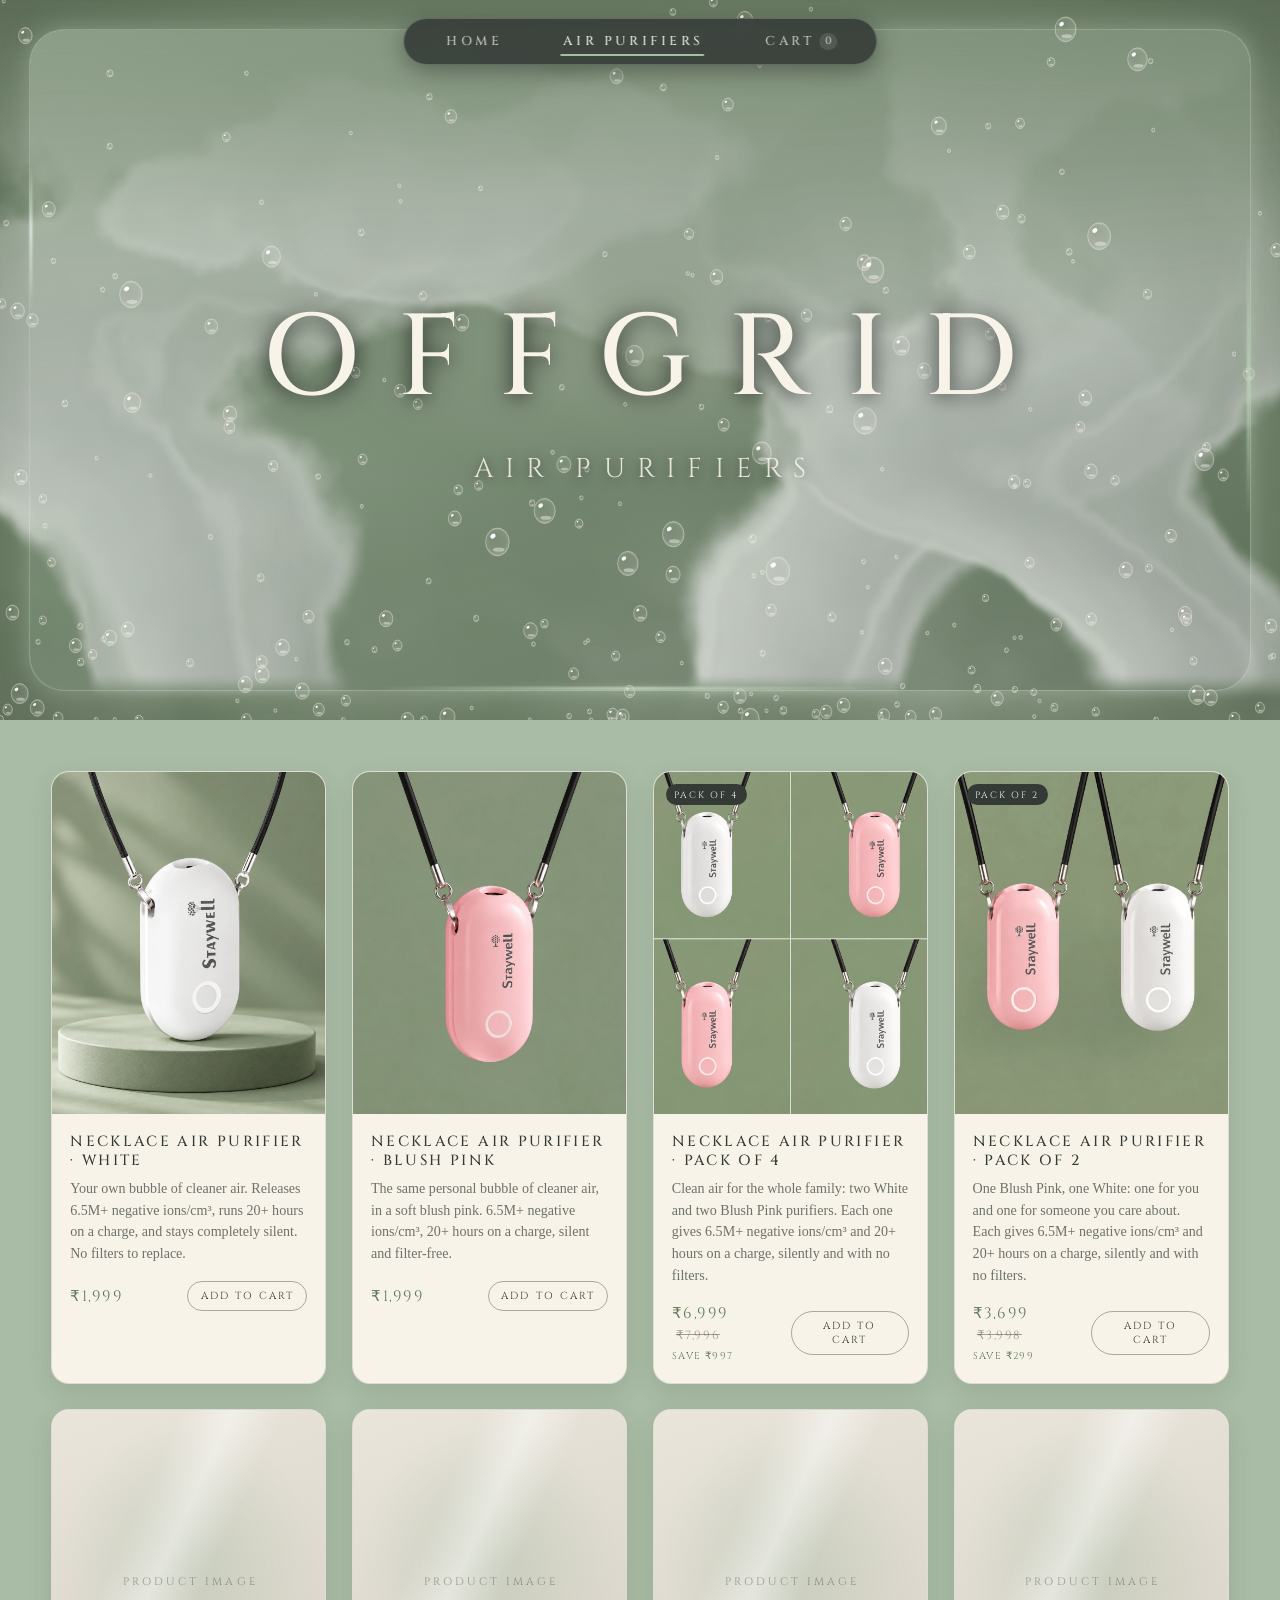
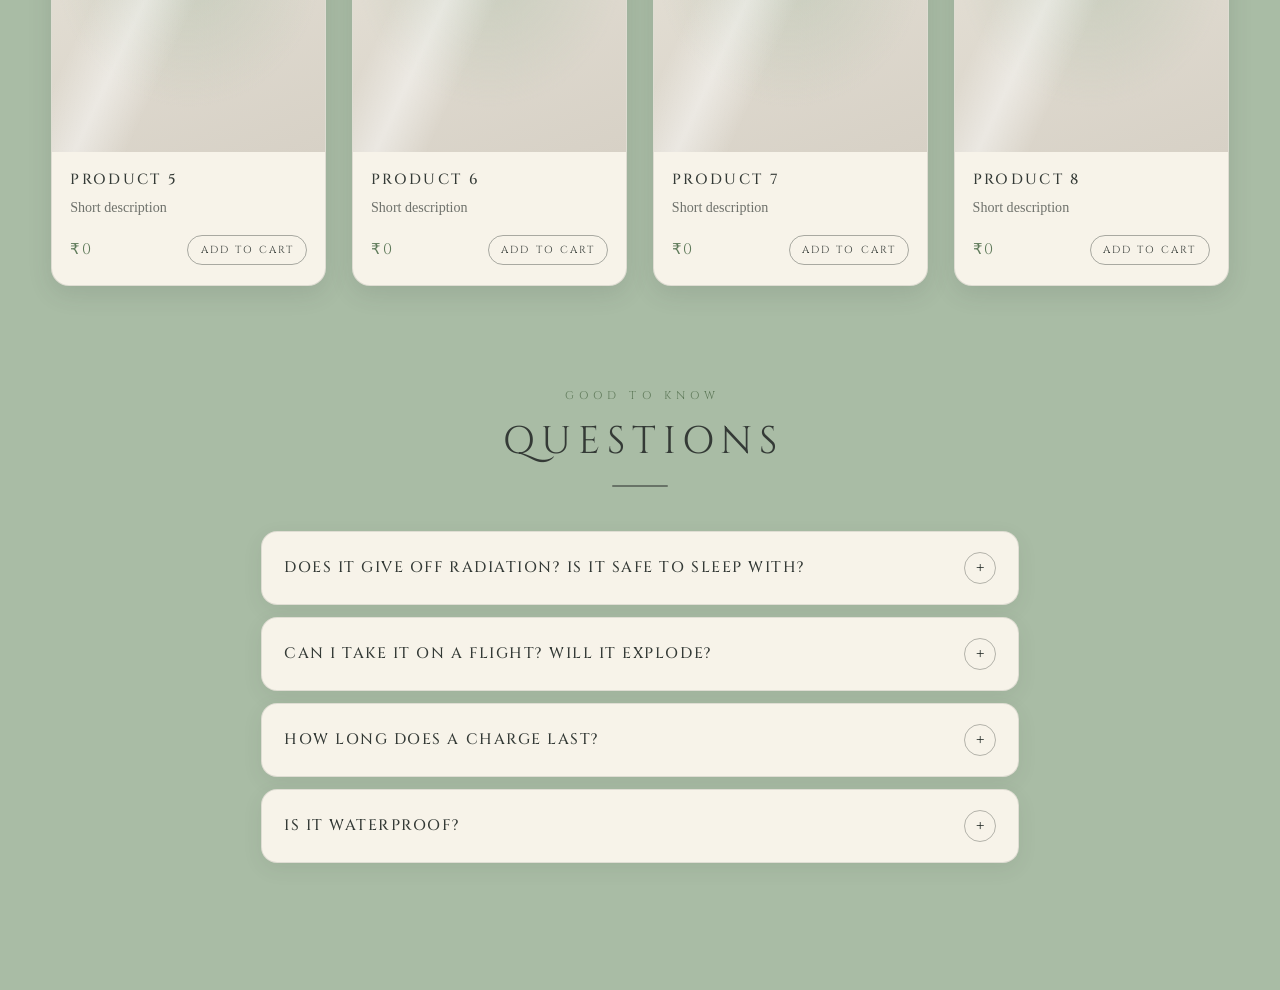
==== commit 7be2870d: "Air purifiers: Pack of 2 as the fourth product One Blush Pink and one White for Rs 3,699 (two single" ====
--- a/air-purifiers.html
+++ b/air-purifiers.html
@@ -229,11 +229,11 @@
         </div>
       </article>
       <article class="card">
-        <div class="ph" role="img" aria-label="Product image placeholder"><span>Product image</span></div>
-        <div class="info">
-          <h3>Product 4</h3>
-          <p class="desc">Short description</p>
-          <div class="row"><span class="price">&#8377;0</span><button type="button" data-add-to-cart data-id="ap-4" data-name="Product 4" data-price="0">Add to cart</button></div>
+        <div class="ph photo"><span class="badge">Pack of 2</span><img src="assets/products/necklace-purifier-pack-of-2.webp" alt="Two OFFGRID necklace air purifiers, one blush pink and one white" width="1254" height="1254" loading="lazy" decoding="async"></div>
+        <div class="info">
+          <h3>Necklace Air Purifier &middot; Pack of 2</h3>
+          <p class="desc">One Blush Pink, one White: one for you and one for someone you care about. Each gives 6.5M+ negative ions/cm&sup3; and 20+ hours on a charge, silently and with no filters.</p>
+          <div class="row"><span class="price">&#8377;3,699 <s class="was">&#8377;3,998</s> <span class="save">Save &#8377;299</span></span><button type="button" data-add-to-cart data-id="necklace-purifier-pack-2" data-name="Necklace Air Purifier (Pack of 2)" data-price="3699" data-img="assets/products/necklace-purifier-pack-of-2.webp">Add to cart</button></div>
         </div>
       </article>
       <article class="card">
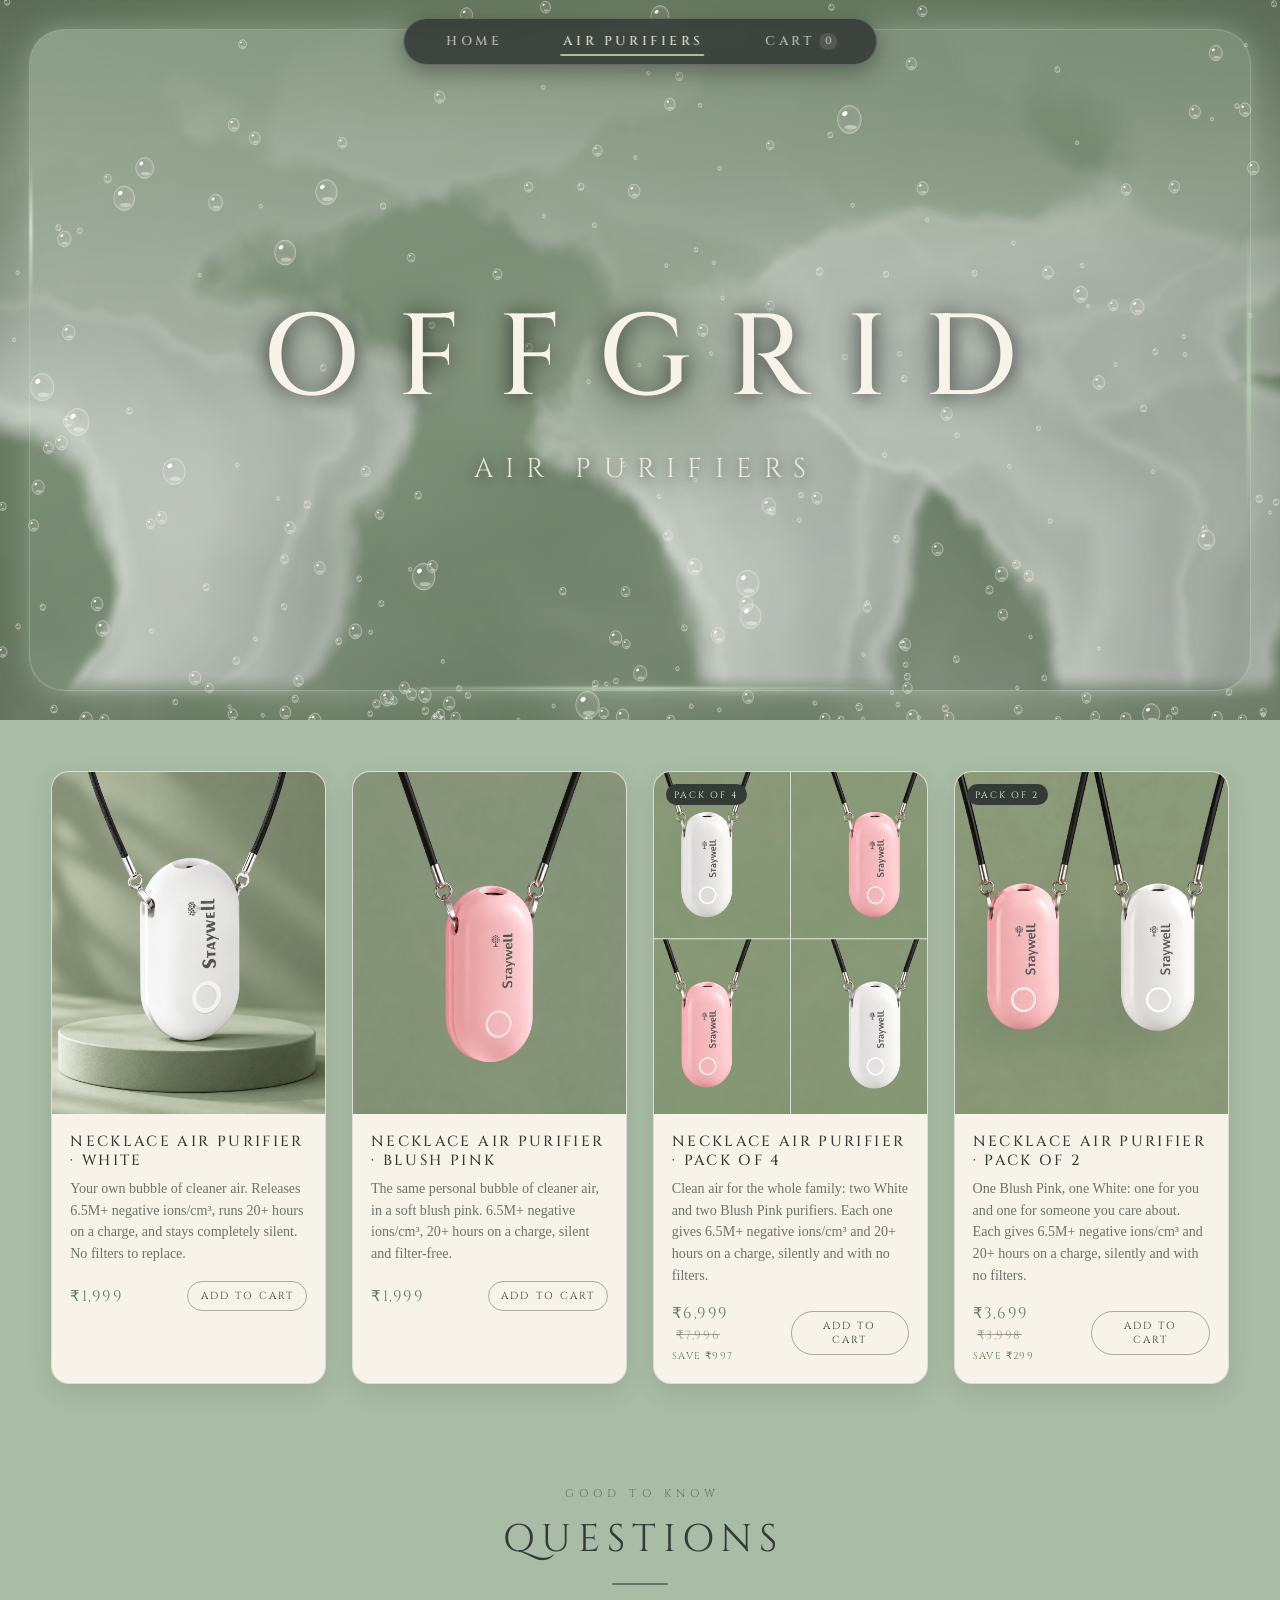
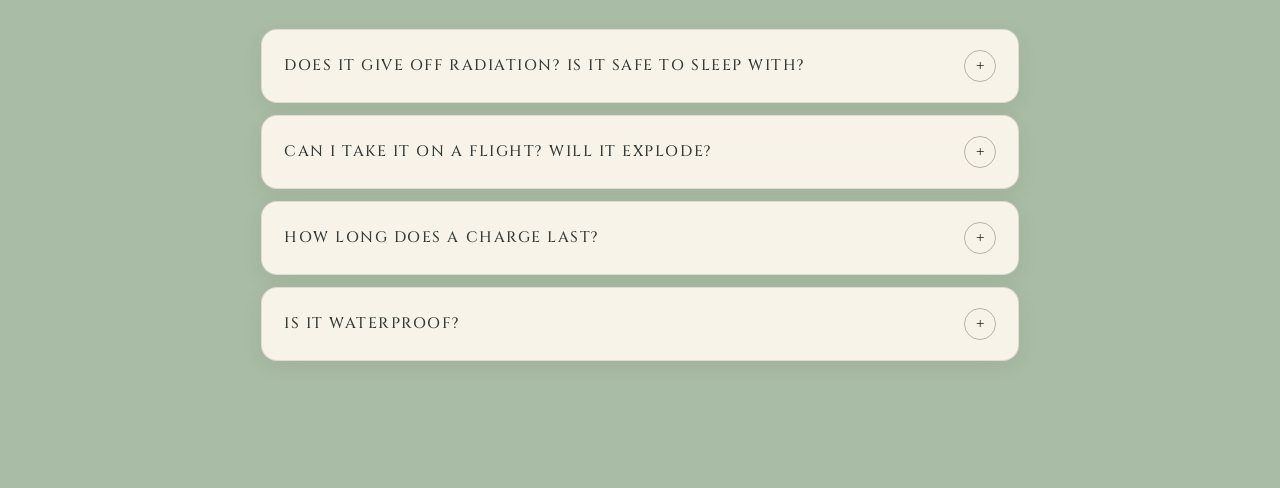
==== commit c0e540d2: "Air purifiers: remove the four empty product placeholders Co-Authored-By: Claude Opus 5.5 <noreply@a" ====
--- a/air-purifiers.html
+++ b/air-purifiers.html
@@ -234,38 +234,6 @@
           <h3>Necklace Air Purifier &middot; Pack of 2</h3>
           <p class="desc">One Blush Pink, one White: one for you and one for someone you care about. Each gives 6.5M+ negative ions/cm&sup3; and 20+ hours on a charge, silently and with no filters.</p>
           <div class="row"><span class="price">&#8377;3,699 <s class="was">&#8377;3,998</s> <span class="save">Save &#8377;299</span></span><button type="button" data-add-to-cart data-id="necklace-purifier-pack-2" data-name="Necklace Air Purifier (Pack of 2)" data-price="3699" data-img="assets/products/necklace-purifier-pack-of-2.webp">Add to cart</button></div>
-        </div>
-      </article>
-      <article class="card">
-        <div class="ph" role="img" aria-label="Product image placeholder"><span>Product image</span></div>
-        <div class="info">
-          <h3>Product 5</h3>
-          <p class="desc">Short description</p>
-          <div class="row"><span class="price">&#8377;0</span><button type="button" data-add-to-cart data-id="ap-5" data-name="Product 5" data-price="0">Add to cart</button></div>
-        </div>
-      </article>
-      <article class="card">
-        <div class="ph" role="img" aria-label="Product image placeholder"><span>Product image</span></div>
-        <div class="info">
-          <h3>Product 6</h3>
-          <p class="desc">Short description</p>
-          <div class="row"><span class="price">&#8377;0</span><button type="button" data-add-to-cart data-id="ap-6" data-name="Product 6" data-price="0">Add to cart</button></div>
-        </div>
-      </article>
-      <article class="card">
-        <div class="ph" role="img" aria-label="Product image placeholder"><span>Product image</span></div>
-        <div class="info">
-          <h3>Product 7</h3>
-          <p class="desc">Short description</p>
-          <div class="row"><span class="price">&#8377;0</span><button type="button" data-add-to-cart data-id="ap-7" data-name="Product 7" data-price="0">Add to cart</button></div>
-        </div>
-      </article>
-      <article class="card">
-        <div class="ph" role="img" aria-label="Product image placeholder"><span>Product image</span></div>
-        <div class="info">
-          <h3>Product 8</h3>
-          <p class="desc">Short description</p>
-          <div class="row"><span class="price">&#8377;0</span><button type="button" data-add-to-cart data-id="ap-8" data-name="Product 8" data-price="0">Add to cart</button></div>
         </div>
       </article>
     </div>
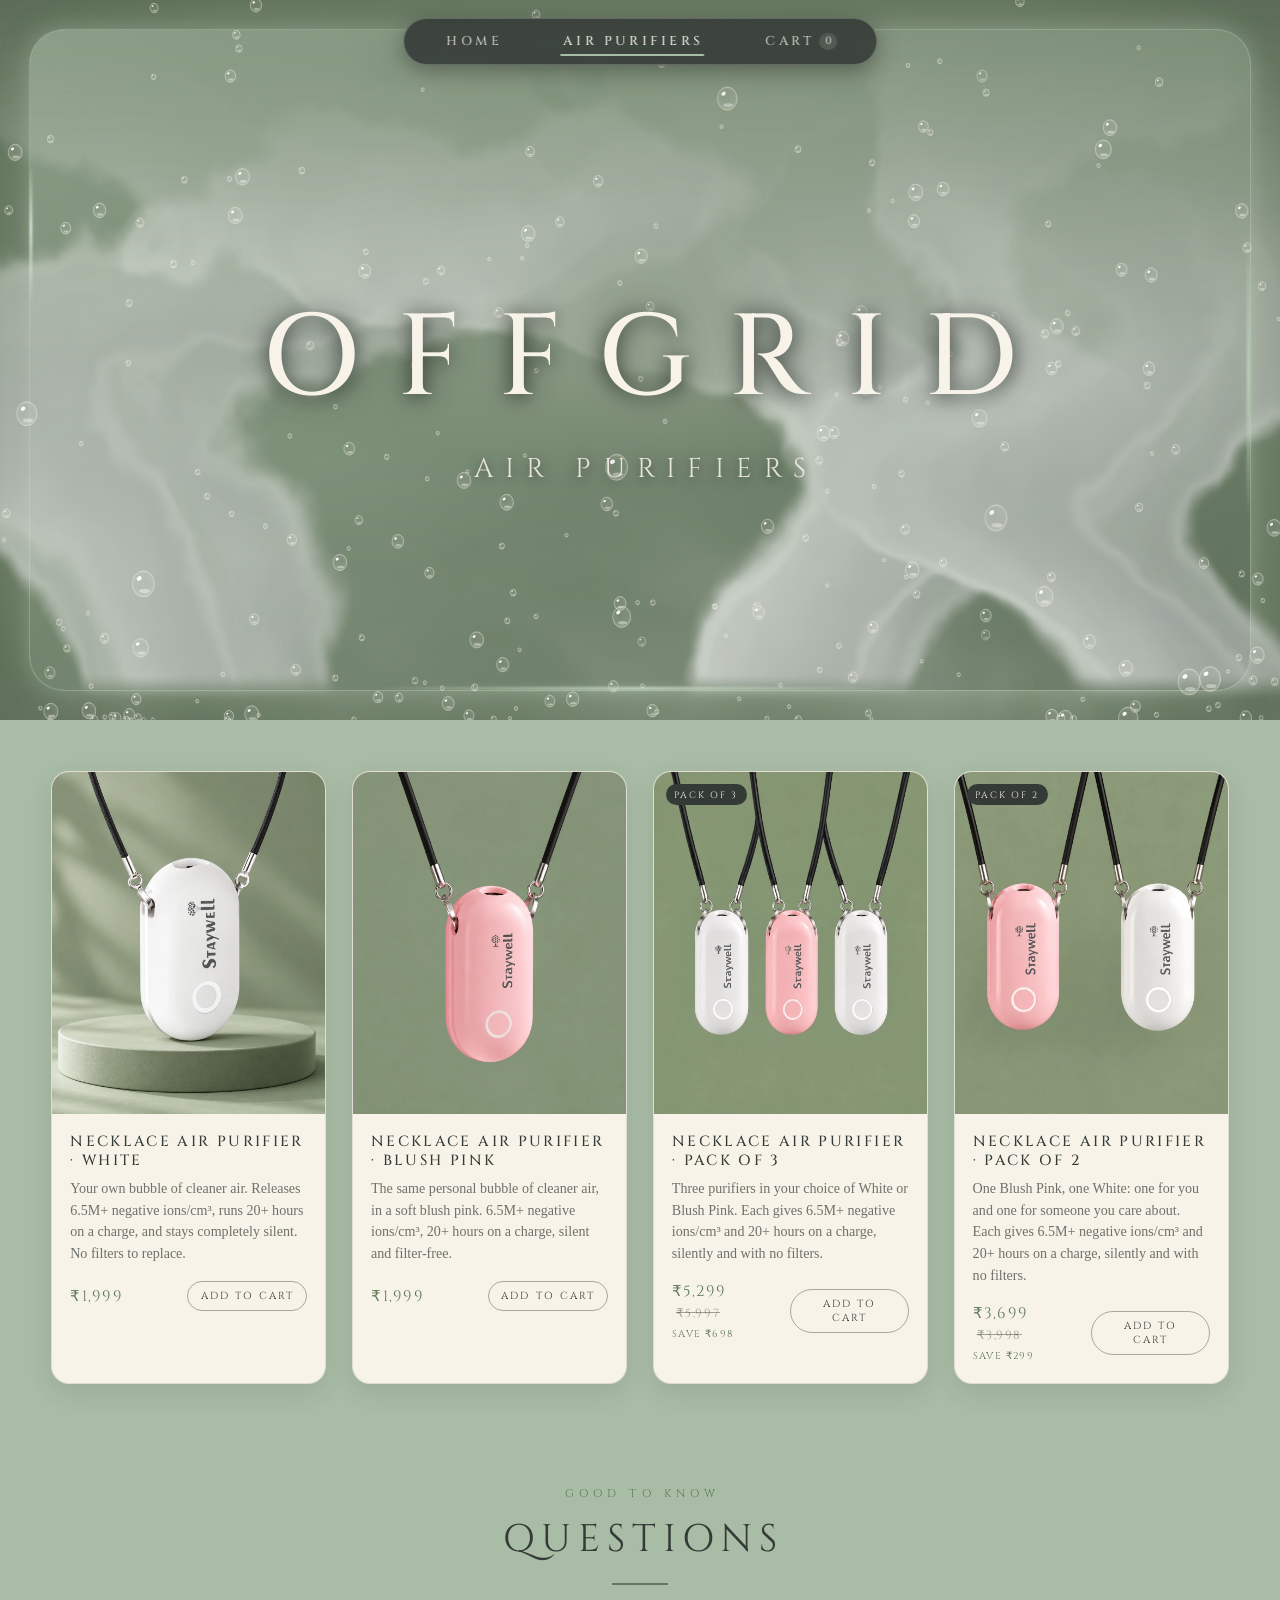
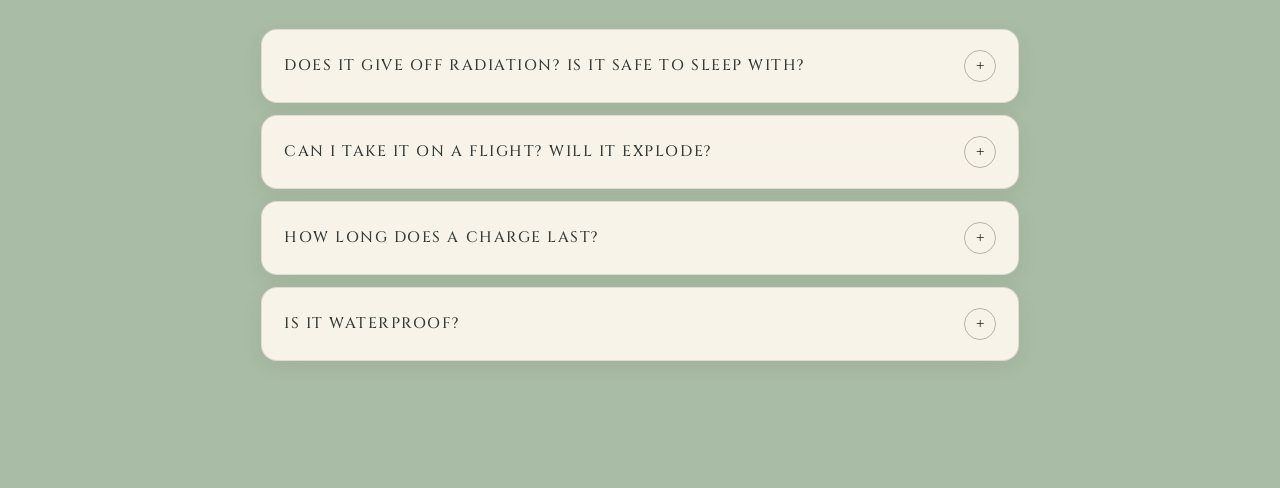
==== commit 3d97f226: "Pack of 3 with a colour choice for each item On Shopify, a product tagged "pick:3" opens a picker on" ====
--- a/air-purifiers.html
+++ b/air-purifiers.html
@@ -221,11 +221,11 @@
         </div>
       </article>
       <article class="card">
-        <div class="ph photo"><span class="badge">Pack of 4</span><img src="assets/products/necklace-purifier-pack-of-4.webp" alt="Four OFFGRID necklace air purifiers, two white and two blush pink" width="1254" height="1254" loading="lazy" decoding="async"></div>
+        <div class="ph photo"><span class="badge">Pack of 3</span><img src="assets/products/necklace-purifier-pack-of-3.webp" alt="Three OFFGRID necklace air purifiers: white, blush pink and white" width="1254" height="1254" loading="lazy" decoding="async"></div>
         <div class="info">
-          <h3>Necklace Air Purifier &middot; Pack of 4</h3>
-          <p class="desc">Clean air for the whole family: two White and two Blush Pink purifiers. Each one gives 6.5M+ negative ions/cm&sup3; and 20+ hours on a charge, silently and with no filters.</p>
-          <div class="row"><span class="price">&#8377;6,999 <s class="was">&#8377;7,996</s> <span class="save">Save &#8377;997</span></span><button type="button" data-add-to-cart data-id="necklace-purifier-pack-4" data-name="Necklace Air Purifier (Pack of 4)" data-price="6999" data-img="assets/products/necklace-purifier-pack-of-4.webp">Add to cart</button></div>
+          <h3>Necklace Air Purifier &middot; Pack of 3</h3>
+          <p class="desc">Three purifiers in your choice of White or Blush Pink. Each gives 6.5M+ negative ions/cm&sup3; and 20+ hours on a charge, silently and with no filters.</p>
+          <div class="row"><span class="price">&#8377;5,299 <s class="was">&#8377;5,997</s> <span class="save">Save &#8377;698</span></span><button type="button" data-add-to-cart data-id="necklace-purifier-pack-3" data-name="Necklace Air Purifier (Pack of 3)" data-price="5299" data-img="assets/products/necklace-purifier-pack-of-3.webp">Add to cart</button></div>
         </div>
       </article>
       <article class="card">
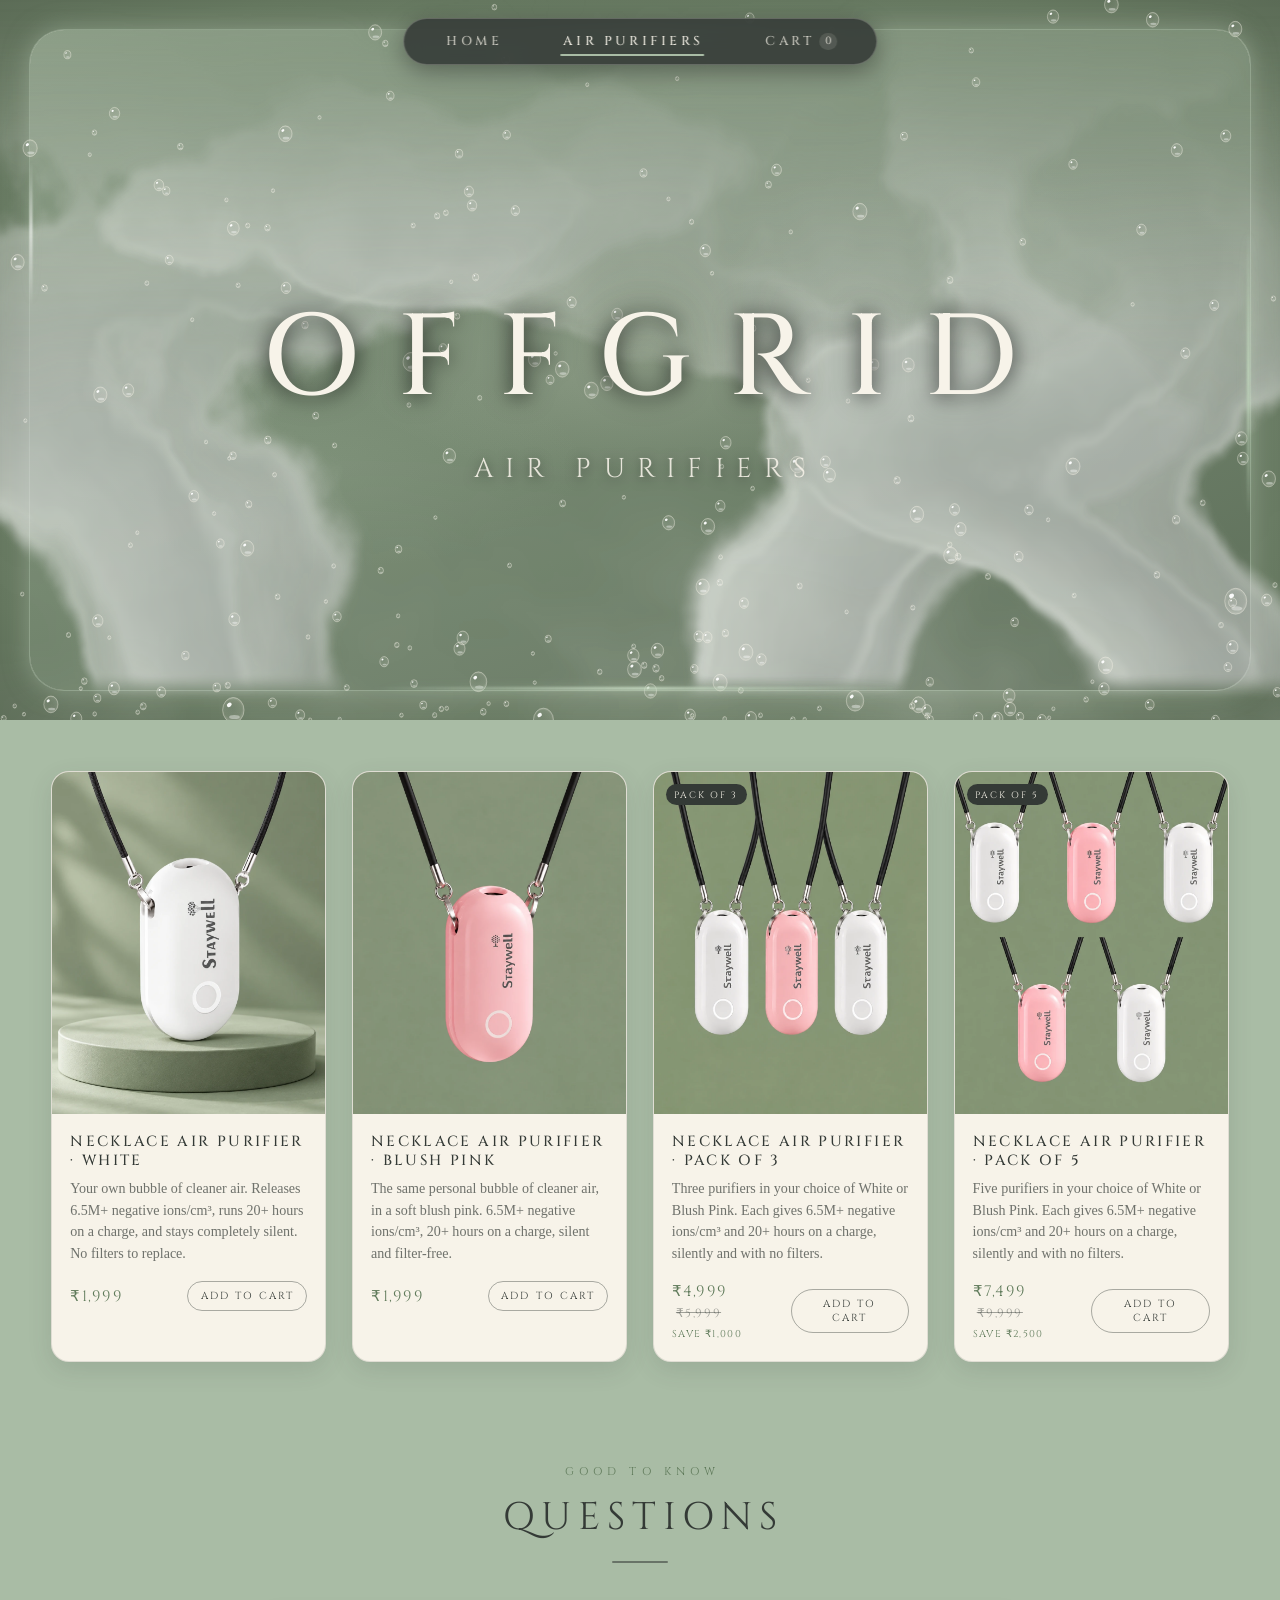
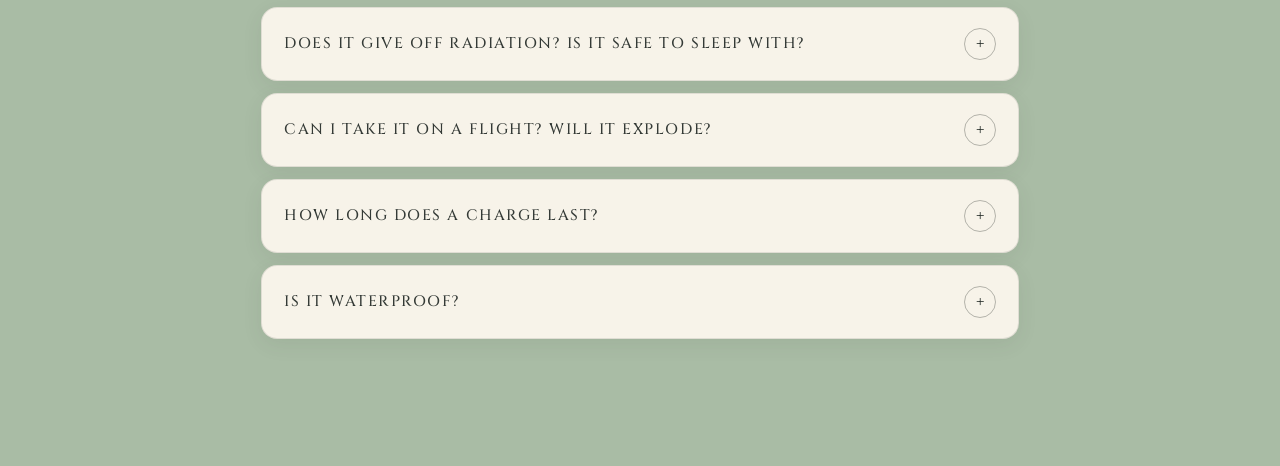
==== commit aa38d4b3: "Pack of 5 with a colour choice per item; packs get a − / + stepper Colour-picked packs now turn into" ====
--- a/air-purifiers.html
+++ b/air-purifiers.html
@@ -225,15 +225,15 @@
         <div class="info">
           <h3>Necklace Air Purifier &middot; Pack of 3</h3>
           <p class="desc">Three purifiers in your choice of White or Blush Pink. Each gives 6.5M+ negative ions/cm&sup3; and 20+ hours on a charge, silently and with no filters.</p>
-          <div class="row"><span class="price">&#8377;5,299 <s class="was">&#8377;5,997</s> <span class="save">Save &#8377;698</span></span><button type="button" data-add-to-cart data-id="necklace-purifier-pack-3" data-name="Necklace Air Purifier (Pack of 3)" data-price="5299" data-img="assets/products/necklace-purifier-pack-of-3.webp">Add to cart</button></div>
+          <div class="row"><span class="price">&#8377;4,999 <s class="was">&#8377;5,999</s> <span class="save">Save &#8377;1,000</span></span><button type="button" data-add-to-cart data-id="necklace-purifier-pack-3" data-name="Necklace Air Purifier (Pack of 3)" data-price="4999" data-img="assets/products/necklace-purifier-pack-of-3.webp">Add to cart</button></div>
         </div>
       </article>
       <article class="card">
-        <div class="ph photo"><span class="badge">Pack of 2</span><img src="assets/products/necklace-purifier-pack-of-2.webp" alt="Two OFFGRID necklace air purifiers, one blush pink and one white" width="1254" height="1254" loading="lazy" decoding="async"></div>
+        <div class="ph photo"><span class="badge">Pack of 5</span><img src="assets/products/necklace-purifier-pack-of-5.webp" alt="Five OFFGRID necklace air purifiers, three white and two blush pink" width="1254" height="1254" loading="lazy" decoding="async"></div>
         <div class="info">
-          <h3>Necklace Air Purifier &middot; Pack of 2</h3>
-          <p class="desc">One Blush Pink, one White: one for you and one for someone you care about. Each gives 6.5M+ negative ions/cm&sup3; and 20+ hours on a charge, silently and with no filters.</p>
-          <div class="row"><span class="price">&#8377;3,699 <s class="was">&#8377;3,998</s> <span class="save">Save &#8377;299</span></span><button type="button" data-add-to-cart data-id="necklace-purifier-pack-2" data-name="Necklace Air Purifier (Pack of 2)" data-price="3699" data-img="assets/products/necklace-purifier-pack-of-2.webp">Add to cart</button></div>
+          <h3>Necklace Air Purifier &middot; Pack of 5</h3>
+          <p class="desc">Five purifiers in your choice of White or Blush Pink. Each gives 6.5M+ negative ions/cm&sup3; and 20+ hours on a charge, silently and with no filters.</p>
+          <div class="row"><span class="price">&#8377;7,499 <s class="was">&#8377;9,999</s> <span class="save">Save &#8377;2,500</span></span><button type="button" data-add-to-cart data-id="necklace-purifier-pack-5" data-name="Necklace Air Purifier (Pack of 5)" data-price="7499" data-img="assets/products/necklace-purifier-pack-of-5.webp">Add to cart</button></div>
         </div>
       </article>
     </div>
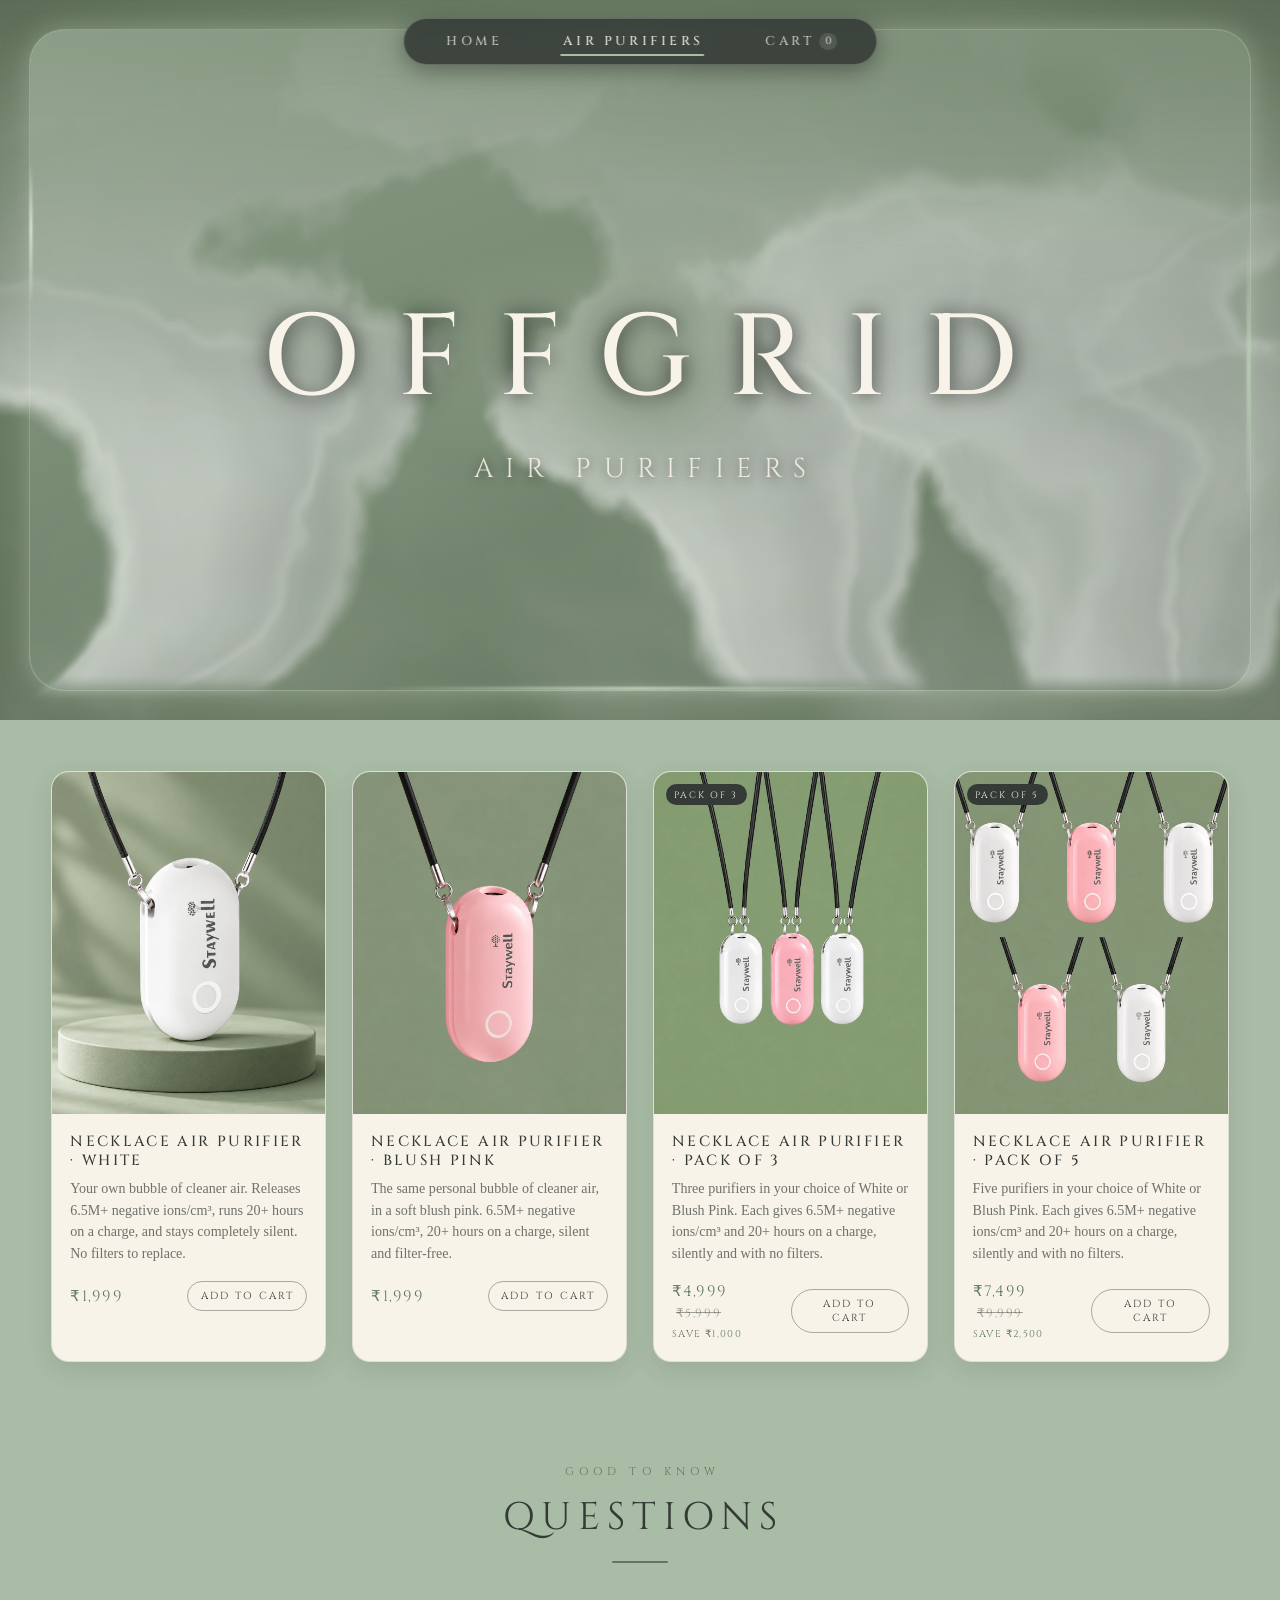
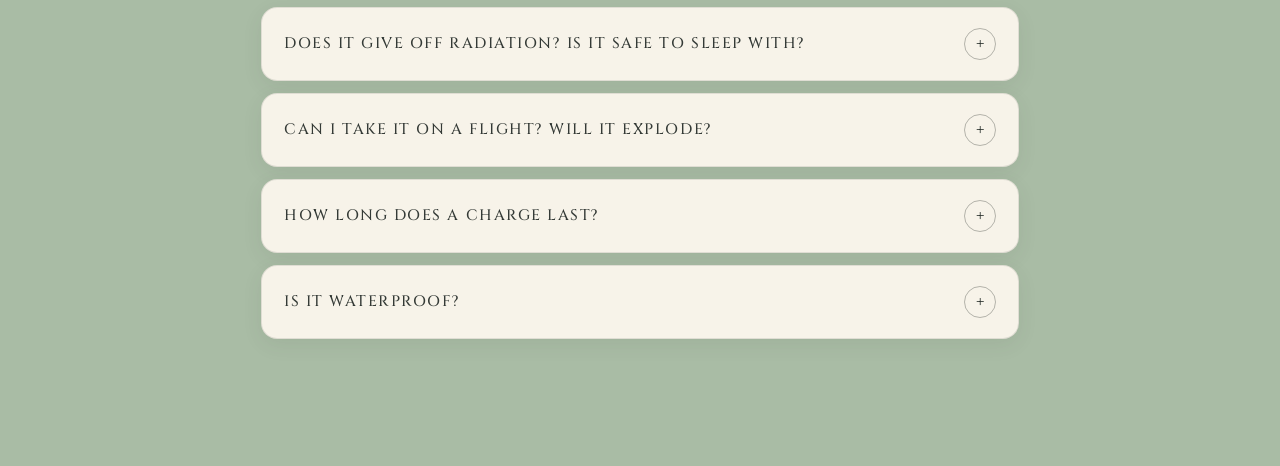
==== commit 348394cb: "Air purifiers hero: remove the dew drops, keep the vapour Co-Authored-By: Claude Opus 5.5 <noreply@a" ====
--- a/air-purifiers.html
+++ b/air-purifiers.html
@@ -100,8 +100,6 @@
   h1 .ch { display: inline-block; opacity: 0; }
   h1 .ch.in { animation: rise .9s cubic-bezier(.2,.8,.2,1) forwards; }
   @keyframes rise { from { opacity: 0; transform: translateY(.35em); filter: blur(10px); } to { opacity: 1; transform: none; filter: blur(0); } }
-  #drops { opacity: 0; transition: opacity 2s ease; }
-  #drops.on { opacity: 1; }
   #vapour { filter: drop-shadow(0 0 6px rgba(247,243,233,.16)); opacity: 0; transition: opacity 2.6s ease; }
   #vapour.on { opacity: 1; }
   /* ---------- Product display (placeholders) ---------- */
@@ -198,7 +196,6 @@
   <main id="hero">
     <div id="fog"></div>
     <canvas id="vapour"></canvas>
-    <canvas id="drops"></canvas>
     <div id="stage"><div id="title"><h1 aria-label="offgrid"></h1><p id="sub">Air Purifiers</p></div></div>
   </main>
 
@@ -378,7 +375,7 @@
     vU = { r: vgl.getUniformLocation(pr, 'r'), t: vgl.getUniformLocation(pr, 't'), src: vgl.getUniformLocation(pr, 'src') };
   }
   let vapourOn = false;
-  function showVapour() { if (!vapourOn) { vapourOn = true; vap.classList.add('on'); dropC.classList.add('on'); dropStart = performance.now(); document.getElementById('hero').classList.add('clear'); } }
+  function showVapour() { if (!vapourOn) { vapourOn = true; vap.classList.add('on'); document.getElementById('hero').classList.add('clear'); } }
   function vapourFrame(now) {
     if (vgl && vU && vapourOn) {                                              // nothing to draw until the air has cleared
       const sc = Math.min(devicePixelRatio || 1, 2) * .6;                      // soft by nature, so render at reduced resolution
@@ -393,56 +390,6 @@
   }
   requestAnimationFrame(vapourFrame);
 
-  /* ---------- moisture: dew drops condensing on the glass, a few sliding down ---------- */
-  const dropC = document.getElementById('drops'), dg = dropC.getContext('2d');
-  let drops = [], DRW = 0, DRH = 0, dropStart = 0;
-  function buildDrops() {
-    const sc = Math.min(devicePixelRatio || 1, 2);
-    DRW = dropC.width = Math.floor(VW() * sc); DRH = dropC.height = Math.floor(VH() * sc);
-    const n = Math.round(VW() * VH() / 3600);
-    drops = Array.from({ length: n }, () => {
-      const big = Math.random() < .07, r = (big ? 6 + Math.random() * 6 : 1.6 + Math.pow(Math.random(), 1.8) * 5.5) * sc;
-      return { x: Math.random() * DRW, y: DRH * (1 - Math.pow(Math.random(), 1.9)), r, born: Math.random() * 7000, run: big && Math.random() < .55, vy: 0, trail: [] };
-    });
-  }
-  function drawDrop(g, d, a, sc) {
-    const rx = d.r, ry = d.r * 1.18;
-    g.globalAlpha = a;
-    const body = g.createRadialGradient(d.x - rx * .25, d.y - ry * .3, rx * .1, d.x, d.y, ry);
-    body.addColorStop(0, 'rgba(247,243,233,.05)'); body.addColorStop(.7, 'rgba(247,243,233,.1)'); body.addColorStop(1, 'rgba(247,243,233,.34)');
-    g.fillStyle = body; g.beginPath(); g.ellipse(d.x, d.y, rx, ry, 0, 0, 6.283); g.fill();
-    g.strokeStyle = 'rgba(247,243,233,.5)'; g.lineWidth = Math.max(.6, .7 * sc); g.stroke();
-    g.fillStyle = 'rgba(255,255,255,.95)';                                   // specular
-    g.beginPath(); g.ellipse(d.x - rx * .38, d.y - ry * .42, rx * .24, ry * .16, -.6, 0, 6.283); g.fill();
-    g.fillStyle = 'rgba(255,255,255,.4)';                                    // light refracted through the lower edge
-    g.beginPath(); g.ellipse(d.x + rx * .1, d.y + ry * .55, rx * .5, ry * .16, 0, 0, 6.283); g.fill();
-    g.globalAlpha = 1;
-  }
-  function dropsFrame(now) {
-    if (dropStart && dg) {
-      const sc = DRW / VW(), el = now - dropStart;
-      dg.clearRect(0, 0, DRW, DRH);
-      for (const d of drops) {
-        const a = Math.min(1, Math.max(0, (el - d.born) / 2500));
-        if (a <= 0) continue;
-        if (d.run && el > d.born + 4000) {
-          d.vy = Math.min(.5 * sc, d.vy + .004 * sc);
-          d.y += d.vy;
-          d.trail.push(d.y); if (d.trail.length > 160) d.trail.shift();
-          if (d.y > DRH + 20) { d.run = false; d.trail.length = 0; d.y = -50; d.r = 0; }
-        }
-        if (d.trail.length > 1) {                                            // the wet streak left behind
-          dg.strokeStyle = 'rgba(255,255,255,.12)'; dg.lineWidth = Math.max(1, d.r * .45);
-          dg.beginPath(); dg.moveTo(d.x, d.trail[0]); dg.lineTo(d.x, d.trail[d.trail.length - 1]); dg.stroke();
-        }
-        if (d.r > 0) drawDrop(dg, d, a, sc);
-      }
-    }
-    requestAnimationFrame(dropsFrame);
-  }
-  buildDrops(); addEventListener('resize', buildDrops);
-  requestAnimationFrame(dropsFrame);
-
   /* ---------- start: the clean-air hero fades in, then the title ---------- */
   showVapour();
   const fontsReady = document.fonts && document.fonts.ready ? document.fonts.ready : Promise.resolve();
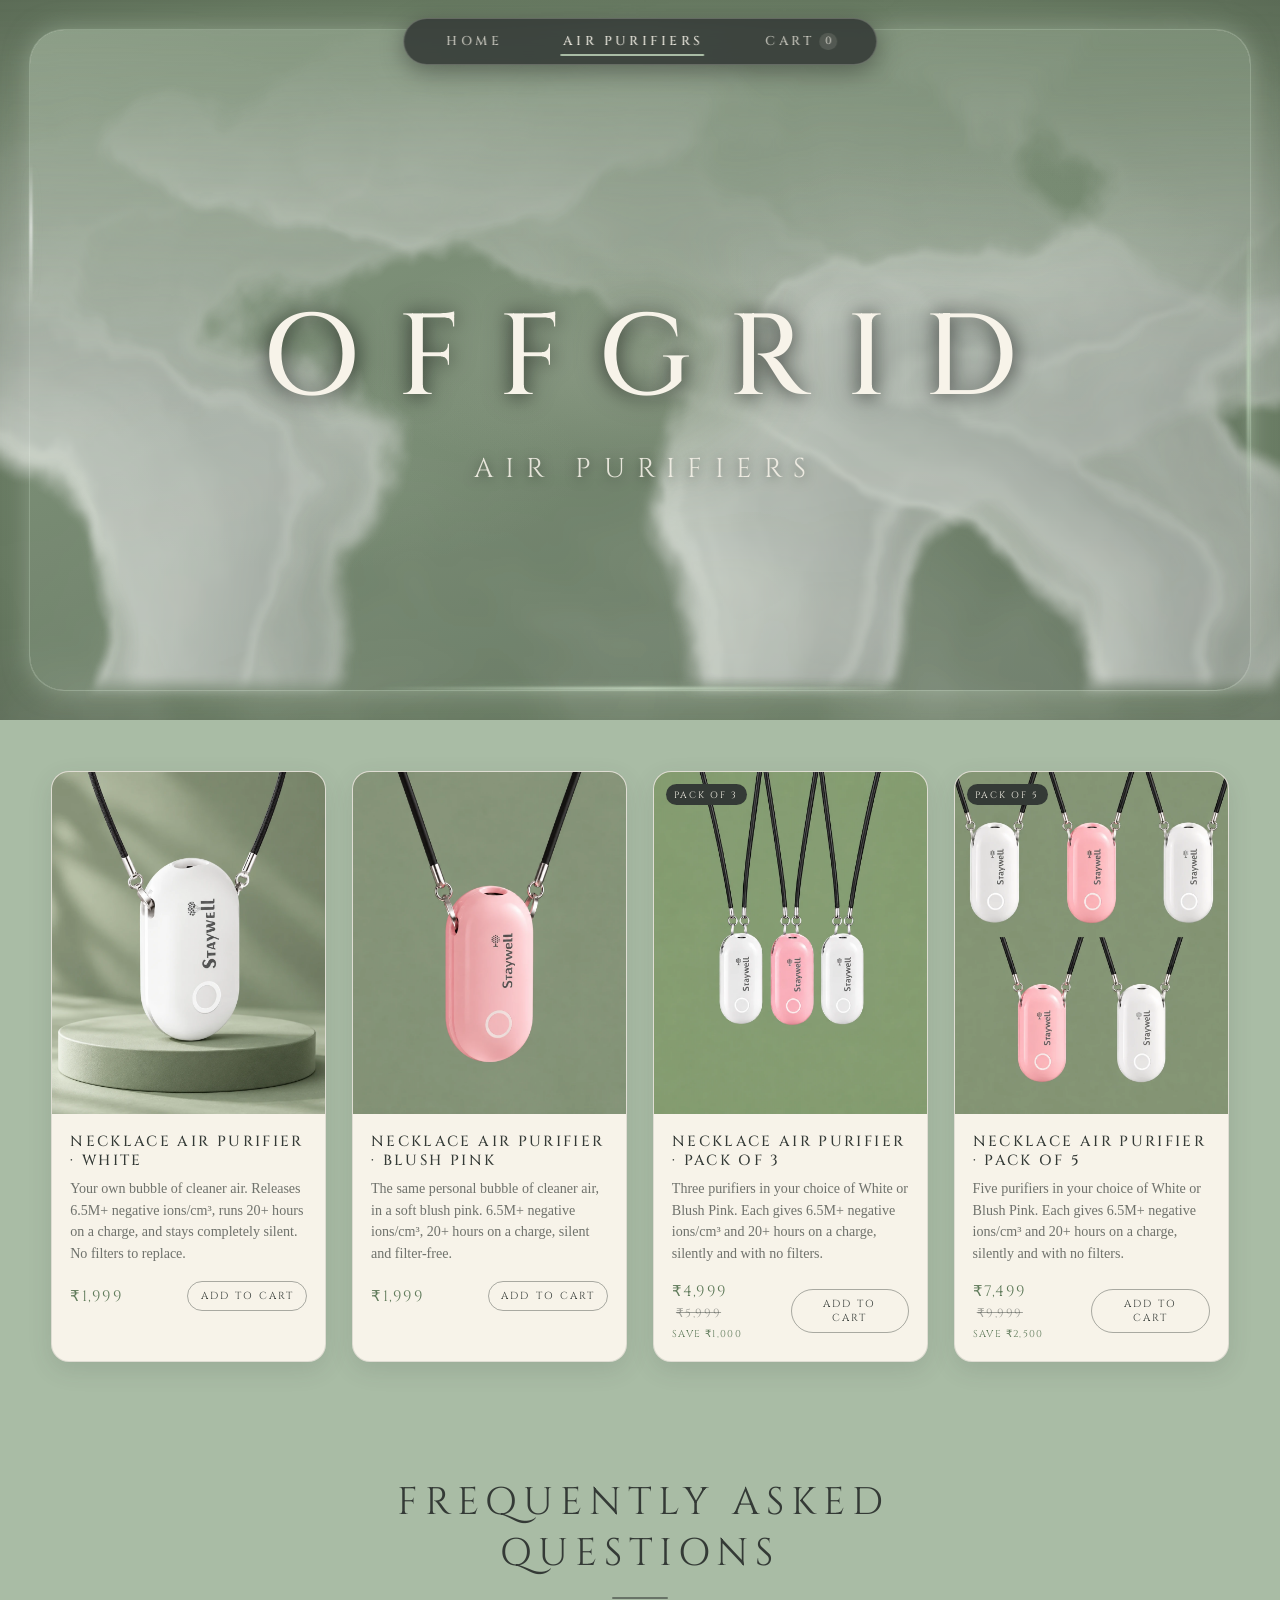
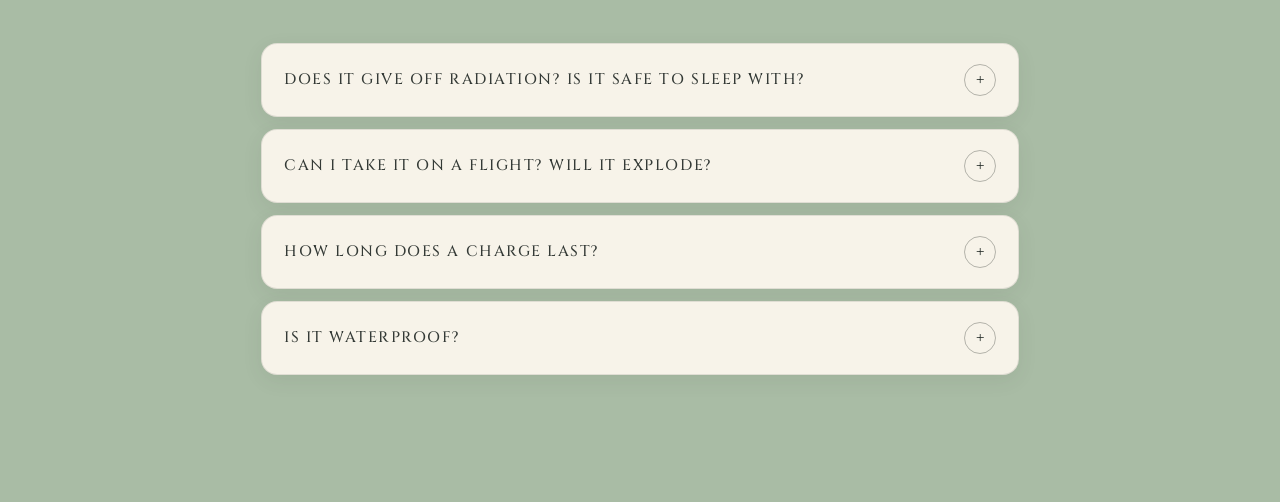
==== commit 0c829910: "FAQ heading: "Frequently Asked Questions" Co-Authored-By: Claude Opus 5.5 <noreply@anthropic.com>" ====
--- a/air-purifiers.html
+++ b/air-purifiers.html
@@ -237,7 +237,7 @@
   </section>
 
   <section id="faq" aria-label="Frequently asked questions">
-    <header class="faq-head"><p>Good to know</p><h2>Questions</h2><div class="line"></div></header>
+    <header class="faq-head"><h2>Frequently Asked Questions</h2><div class="line"></div></header>
 
     <details class="qa">
       <summary>Does it give off radiation? Is it safe to sleep with?</summary>
